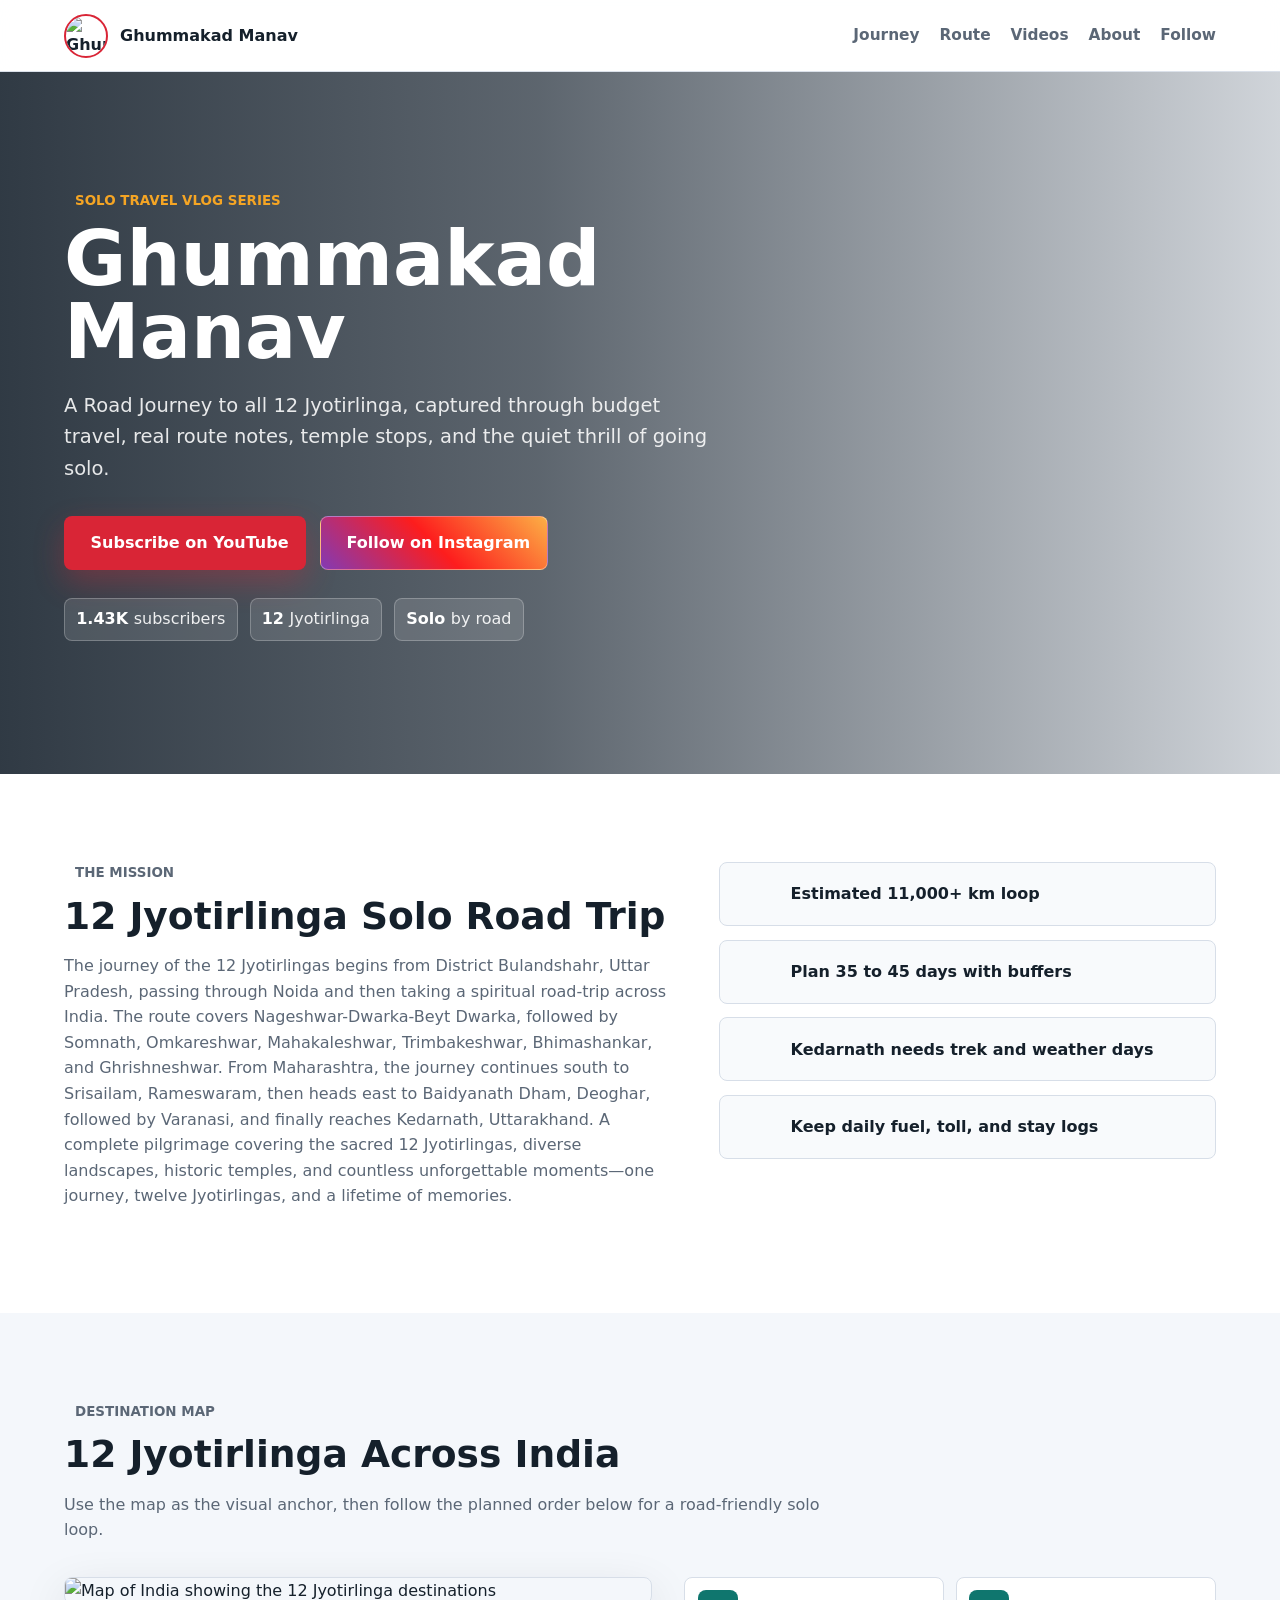
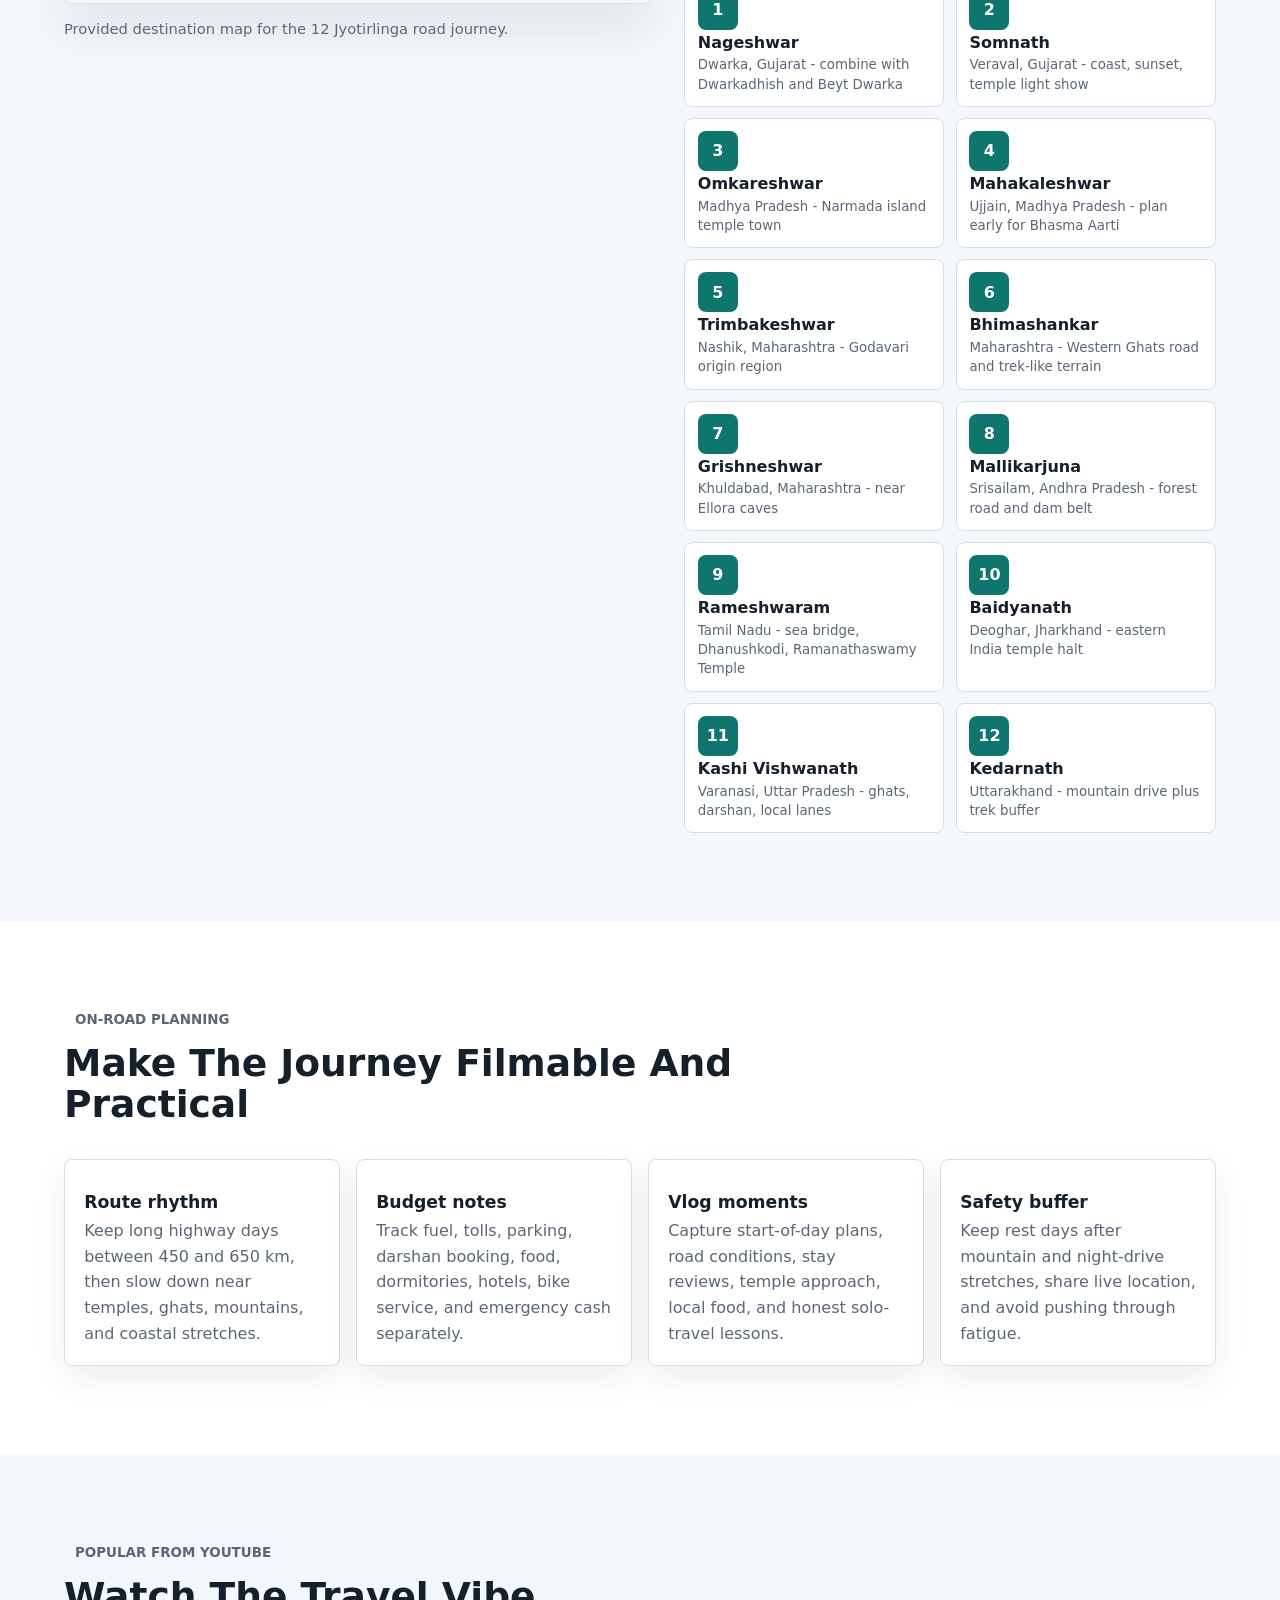
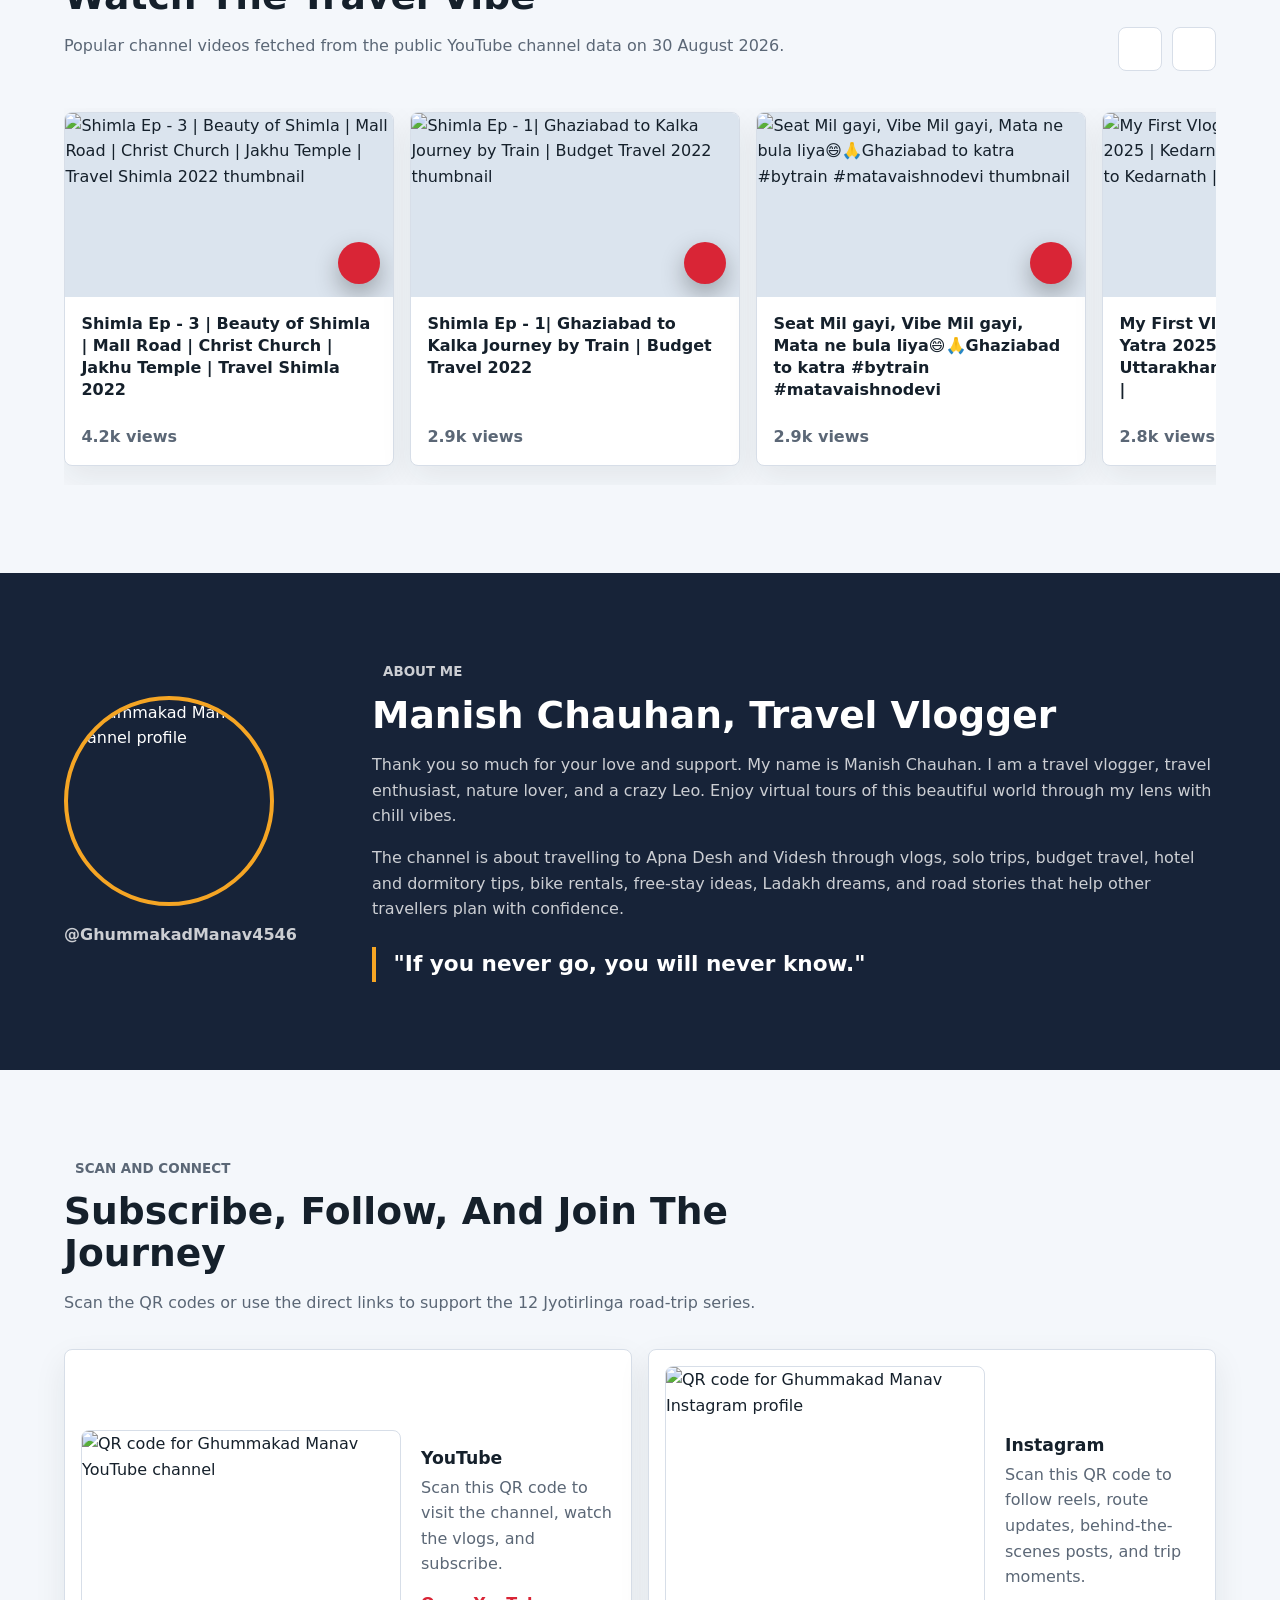
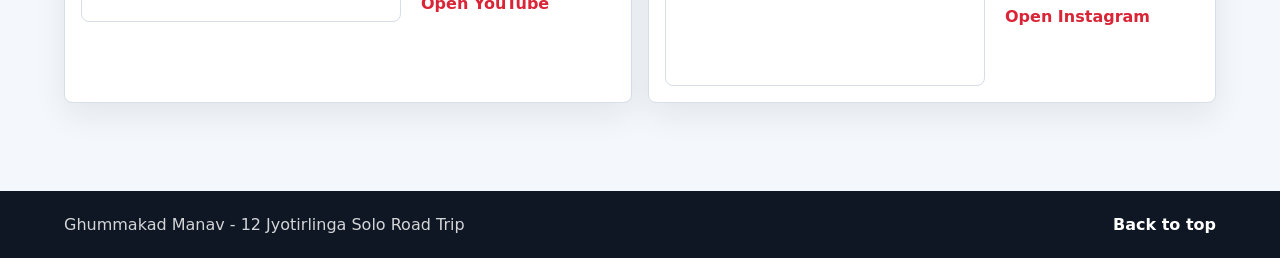
==== index.html @ 0ea27335 "Add files via upload" ====
<!doctype html>
<html lang="en">

<head>
  <meta charset="utf-8">
  <meta name="viewport" content="width=device-width, initial-scale=1">
  <title>Ghummakad Manav | 12 Jyotirlinga Solo Road Trip</title>
  <meta name="description"
    content="Follow Ghummakad Manav on a solo road trip across India's 12 Jyotirlinga, with route details, YouTube videos, and social QR codes.">
  <meta property="og:title" content="Ghummakad Manav | 12 Jyotirlinga Solo Road Trip">
  <meta property="og:description"
    content="Travel vlogs, road-trip planning, 12 Jyotirlinga route, popular videos, and scan-to-subscribe QR codes.">
  <meta property="og:type" content="website">
  <meta property="og:image" content="assets/destination-map.jpeg">
  <link rel="stylesheet" href="styles.css">
  <script defer src="https://unpkg.com/lucide@0.468.0/dist/umd/lucide.min.js"></script>
  <script defer src="app.js"></script>
</head>

<body>
  <header class="site-header">
    <a class="brand" href="#top" aria-label="Ghummakad Manav home">
      <img src="assets/profile.jpg" alt="Ghummakad Manav profile photo">
      <span>Ghummakad Manav</span>
    </a>
    <button class="icon-button menu-button" type="button" aria-label="Open menu" aria-expanded="false">
      <i data-lucide="menu"></i>
    </button>
    <nav class="site-nav" aria-label="Primary navigation">
      <a href="#journey">Journey</a>
      <a href="#route">Route</a>
      <a href="#videos">Videos</a>
      <a href="#about">About</a>
      <a href="#follow">Follow</a>
    </nav>
  </header>

  <main id="top">
    <section class="hero" aria-labelledby="hero-title">
      <div class="hero-content">
        <p class="eyebrow">Solo travel vlog series</p>
        <h1 id="hero-title">Ghummakad Manav</h1>
        <p class="hero-copy">
          A Road Journey to all 12 Jyotirlinga, captured through budget travel,
          real route notes, temple stops, and the quiet thrill of going solo.
        </p>
        <div class="hero-actions" aria-label="Channel links">
          <a class="button button-primary" href="https://www.youtube.com/@GhummakadManav4546" target="_blank"
            rel="noreferrer">
            <i data-lucide="youtube"></i>
            Subscribe on YouTube
          </a>
          <a class="button button-secondary"
            href="https://www.instagram.com/ghummakad_manav?igsi=dnhpZ3NuaTNidnBw&amp;utm_source=qr" target="_blank"
            rel="noreferrer">
            <i data-lucide="instagram"></i>
            Follow on Instagram
          </a>
        </div>
        <div class="hero-stats" aria-label="Channel snapshot">
          <span><strong>1.43K</strong> subscribers</span>
          <span><strong>12</strong> Jyotirlinga</span>
          <span><strong>Solo</strong> by road</span>
        </div>
      </div>
    </section>

    <section id="journey" class="section section-bright" aria-labelledby="journey-title">
      <div class="section-inner intro-grid">
        <div>
          <p class="eyebrow">The mission</p>
          <h2 id="journey-title">12 Jyotirlinga Solo Road Trip</h2>
          <p>
            The journey of the 12 Jyotirlingas begins from District Bulandshahr, Uttar Pradesh, passing through Noida
            and then taking a spiritual road-trip across India.
            The route covers Nageshwar-Dwarka-Beyt Dwarka, followed by Somnath, Omkareshwar, Mahakaleshwar,
            Trimbakeshwar, Bhimashankar, and Ghrishneshwar.
            From Maharashtra, the journey continues south to Srisailam, Rameswaram, then heads east to Baidyanath Dham,
            Deoghar, followed by Varanasi, and finally reaches Kedarnath, Uttarakhand.
            A complete pilgrimage covering the sacred 12 Jyotirlingas, diverse landscapes, historic temples, and
            countless unforgettable moments—one journey, twelve Jyotirlingas, and a lifetime of memories.
          </p>
        </div>
        <div class="trip-facts" aria-label="Trip facts">
          <div>
            <i data-lucide="route"></i>
            <span>Estimated 11,000+ km loop</span>
          </div>
          <div>
            <i data-lucide="calendar-days"></i>
            <span>Plan 35 to 45 days with buffers</span>
          </div>
          <div>
            <i data-lucide="mountain"></i>
            <span>Kedarnath needs trek and weather days</span>
          </div>
          <div>
            <i data-lucide="fuel"></i>
            <span>Keep daily fuel, toll, and stay logs</span>
          </div>
        </div>
      </div>
    </section>

    <section id="route" class="section" aria-labelledby="route-title">
      <div class="section-inner">
        <div class="section-heading">
          <p class="eyebrow">Destination map</p>
          <h2 id="route-title">12 Jyotirlinga Across India</h2>
          <p>
            Use the map as the visual anchor, then follow the planned order below for a road-friendly solo loop.

            <!-- <a href="https://goo.gl/maps/qXf8YZtp1vv8eDv29" target="_blank" rel="noopener noreferrer"> <img
                src="https://static.vecteezy.com/system/resources/previews/036/005/850/non_2x/google-map-icon-free-vector.jpg"
                alt="12 Jyotirlinga rotue map"></a> -->
          </p>
        </div>

        <div class="map-layout">
          <figure class="map-frame">
            <img src="assets/destination-map.jpeg" alt="Map of India showing the 12 Jyotirlinga destinations">
            <figcaption>Provided destination map for the 12 Jyotirlinga road journey.</figcaption>
          </figure>

          <ol class="route-list" aria-label="Suggested road trip order">
            <li><span>Nageshwar</span><small>Dwarka, Gujarat - combine with Dwarkadhish and Beyt Dwarka</small></li>
            <li><span>Somnath</span><small>Veraval, Gujarat - coast, sunset, temple light show</small></li>
            <li><span>Omkareshwar</span><small>Madhya Pradesh - Narmada island temple town</small></li>
            <li><span>Mahakaleshwar</span><small>Ujjain, Madhya Pradesh - plan early for Bhasma Aarti</small></li>
            <li><span>Trimbakeshwar</span><small>Nashik, Maharashtra - Godavari origin region</small></li>
            <li><span>Bhimashankar</span><small>Maharashtra - Western Ghats road and trek-like terrain</small></li>
            <li><span>Grishneshwar</span><small>Khuldabad, Maharashtra - near Ellora caves</small></li>
            <li><span>Mallikarjuna</span><small>Srisailam, Andhra Pradesh - forest road and dam belt</small></li>
            <li><span>Rameshwaram</span><small>Tamil Nadu - sea bridge, Dhanushkodi, Ramanathaswamy Temple</small></li>
            <li><span>Baidyanath</span><small>Deoghar, Jharkhand - eastern India temple halt</small></li>
            <li><span>Kashi Vishwanath</span><small>Varanasi, Uttar Pradesh - ghats, darshan, local lanes</small></li>
            <li><span>Kedarnath</span><small>Uttarakhand - mountain drive plus trek buffer</small></li>
          </ol>
        </div>
      </div>
    </section>

    <section class="section section-bright" aria-labelledby="planning-title">
      <div class="section-inner">
        <div class="section-heading">
          <p class="eyebrow">On-road planning</p>
          <h2 id="planning-title">Make The Journey Filmable And Practical</h2>
        </div>
        <div class="planning-grid">
          <article>
            <i data-lucide="map-pin"></i>
            <h3>Route rhythm</h3>
            <p>Keep long highway days between 450 and 650 km, then slow down near temples, ghats, mountains, and coastal
              stretches.</p>
          </article>
          <article>
            <i data-lucide="wallet-cards"></i>
            <h3>Budget notes</h3>
            <p>Track fuel, tolls, parking, darshan booking, food, dormitories, hotels, bike service, and emergency cash
              separately.</p>
          </article>
          <article>
            <i data-lucide="video"></i>
            <h3>Vlog moments</h3>
            <p>Capture start-of-day plans, road conditions, stay reviews, temple approach, local food, and honest
              solo-travel lessons.</p>
          </article>
          <article>
            <i data-lucide="shield-check"></i>
            <h3>Safety buffer</h3>
            <p>Keep rest days after mountain and night-drive stretches, share live location, and avoid pushing through
              fatigue.</p>
          </article>
        </div>
      </div>
    </section>

    <section id="videos" class="section" aria-labelledby="videos-title">
      <div class="section-inner">
        <div class="section-heading video-heading">
          <div>
            <p class="eyebrow">Popular from YouTube</p>
            <h2 id="videos-title">Watch The Travel Vibe</h2>
            <p>Popular channel videos fetched from the public YouTube channel data on 30 August 2026.</p>
          </div>
          <div class="carousel-controls">
            <button class="icon-button" id="prevVideo" type="button" aria-label="Previous videos">
              <i data-lucide="chevron-left"></i>
            </button>
            <button class="icon-button" id="nextVideo" type="button" aria-label="Next videos">
              <i data-lucide="chevron-right"></i>
            </button>
          </div>
        </div>
        <div class="video-carousel" id="videoTrack" aria-live="polite"></div>
      </div>
    </section>

    <section id="about" class="section section-deep" aria-labelledby="about-title">
      <div class="section-inner about-layout">
        <div class="about-profile">
          <img src="assets/profile.jpg" alt="Ghummakad Manav channel profile">
          <p>@GhummakadManav4546</p>
        </div>
        <div>
          <p class="eyebrow">About me</p>
          <h2 id="about-title">Manish Chauhan, Travel Vlogger</h2>
          <p>
            Thank you so much for your love and support. My name is Manish Chauhan. I am a travel
            vlogger, travel enthusiast, nature lover, and a crazy Leo. Enjoy virtual tours of this
            beautiful world through my lens with chill vibes.
          </p>
          <p>
            The channel is about travelling to Apna Desh and Videsh through vlogs, solo trips,
            budget travel, hotel and dormitory tips, bike rentals, free-stay ideas, Ladakh dreams,
            and road stories that help other travellers plan with confidence.
          </p>
          <blockquote>"If you never go, you will never know."</blockquote>
        </div>
      </div>
    </section>

    <section id="follow" class="section" aria-labelledby="follow-title">
      <div class="section-inner">
        <div class="section-heading">
          <p class="eyebrow">Scan and connect</p>
          <h2 id="follow-title">Subscribe, Follow, And Join The Journey</h2>
          <p>Scan the QR codes or use the direct links to support the 12 Jyotirlinga road-trip series.</p>
        </div>
        <div class="qr-grid">
          <article class="qr-card">
            <img class="youtube-qr" src="assets/youtube-qr.jpeg" alt="QR code for Ghummakad Manav YouTube channel">
            <div>
              <h3>YouTube</h3>
              <p>Scan this QR code to visit the channel, watch the vlogs, and subscribe.</p>
              <a class="text-link" href="https://www.youtube.com/@GhummakadManav4546" target="_blank" rel="noreferrer">
                Open YouTube
                <i data-lucide="external-link"></i>
              </a>
            </div>
          </article>
          <article class="qr-card">
            <img class="instagram-qr" src="assets/instagram-qr.jpeg"
              alt="QR code for Ghummakad Manav Instagram profile">
            <div>
              <h3>Instagram</h3>
              <p>Scan this QR code to follow reels, route updates, behind-the-scenes posts, and trip moments.</p>
              <a class="text-link"
                href="https://www.instagram.com/ghummakad_manav?igsi=dnhpZ3NuaTNidnBw&amp;utm_source=qr" target="_blank"
                rel="noreferrer">
                Open Instagram
                <i data-lucide="external-link"></i>
              </a>
            </div>
          </article>
        </div>
      </div>
    </section>
  </main>

  <footer class="site-footer">
    <p>Ghummakad Manav - 12 Jyotirlinga Solo Road Trip</p>
    <a href="#top">Back to top</a>
  </footer>
</body>

</html>
---- styles.css ----
:root {
  color-scheme: light;
  --ink: #15202b;
  --muted: #5b6776;
  --paper: #ffffff;
  --canvas: #f4f7fb;
  --line: #d7dee8;
  --deep: #172338;
  --red: #d92536;
  --saffron: #f5a524;
  --teal: #0f766e;
  --green: #2f855a;
  --shadow: 0 18px 48px rgba(21, 32, 43, 0.14);
}

* {
  box-sizing: border-box;
}

html {
  scroll-behavior: smooth;
}

body {
  margin: 0;
  font-family: Inter, ui-sans-serif, system-ui, -apple-system, BlinkMacSystemFont, "Segoe UI", sans-serif;
  color: var(--ink);
  background: var(--canvas);
  line-height: 1.6;
}

img {
  display: block;
  max-width: 100%;
}

a {
  color: inherit;
}

button,
a {
  -webkit-tap-highlight-color: transparent;
}

.site-header {
  position: sticky;
  top: 0;
  z-index: 20;
  display: flex;
  align-items: center;
  justify-content: space-between;
  gap: 1rem;
  min-height: 72px;
  padding: 0.85rem 5vw;
  background: rgba(255, 255, 255, 0.92);
  border-bottom: 1px solid rgba(215, 222, 232, 0.9);
  backdrop-filter: blur(14px);
}

.brand {
  display: inline-flex;
  align-items: center;
  gap: 0.75rem;
  font-weight: 800;
  text-decoration: none;
}

.brand img {
  width: 44px;
  height: 44px;
  border: 2px solid var(--red);
  border-radius: 50%;
  object-fit: cover;
}

.brand span {
  white-space: nowrap;
}

.site-nav {
  display: flex;
  align-items: center;
  gap: 1.25rem;
  color: var(--muted);
  font-size: 0.96rem;
  font-weight: 700;
}

.site-nav a {
  text-decoration: none;
}

.site-nav a:hover,
.site-nav a:focus-visible {
  color: var(--red);
}

.icon-button {
  display: inline-grid;
  place-items: center;
  width: 44px;
  height: 44px;
  border: 1px solid var(--line);
  border-radius: 8px;
  color: var(--ink);
  background: var(--paper);
  cursor: pointer;
  transition: transform 180ms ease, border-color 180ms ease, box-shadow 180ms ease;
}

.icon-button svg {
  width: 20px;
  height: 20px;
}

.icon-button:hover,
.icon-button:focus-visible {
  border-color: var(--red);
  box-shadow: 0 8px 24px rgba(217, 37, 54, 0.16);
  transform: translateY(-1px);
}

.menu-button {
  display: none;
}

.hero {
  min-height: 78svh;
  display: grid;
  align-items: center;
  padding: 5rem 5vw 6rem;
  color: var(--paper);
  background:
    linear-gradient(90deg, rgba(21, 32, 43, 0.88) 0%, rgba(21, 32, 43, 0.68) 42%, rgba(21, 32, 43, 0.16) 100%),
    url("assets/destination-map.jpeg") center / cover no-repeat;
}

.hero-content {
  width: min(800px, 100%);
}

.eyebrow {
  margin: 0 0 0.75rem;
  color: var(--red);
  font-size: 0.84rem;
  font-weight: 900;
  text-transform: uppercase;
  margin-left: 11px;
}

.hero .eyebrow {
  color: var(--saffron);
}

.hero h1 {
  margin: 0;
  font-size: 4.75rem;
  line-height: 0.95;
  font-weight: 900;
  letter-spacing: 0;
}

.hero-copy {
  max-width: 650px;
  margin: 1.4rem 0 0;
  color: rgba(255, 255, 255, 0.88);
  font-size: 1.22rem;
}

.hero-actions {
  display: flex;
  flex-wrap: wrap;
  gap: 0.85rem;
  margin-top: 2rem;
}

.button {
  display: inline-flex;
  align-items: center;
  justify-content: center;
  gap: 0.55rem;
  min-height: 48px;
  padding: 0.82rem 1.05rem;
  border: 1px solid transparent;
  border-radius: 8px;
  font-weight: 800;
  text-decoration: none;
  transition: transform 180ms ease, box-shadow 180ms ease, background-color 180ms ease;
}

.button svg,
.text-link svg {
  width: 19px;
  height: 19px;
}

.button:hover,
.button:focus-visible {
  transform: translateY(-1px);
}

.button-primary {
  color: #ffffff;
  background: var(--red);
  box-shadow: 0 12px 30px rgba(217, 37, 54, 0.32);
}

.button-secondary {
  color: #ffffff;
  background: linear-gradient(45deg,
      #833AB4,
      #FD1D1D,
      #FCAF45);
  border-color: rgba(255, 255, 255, 0.34);
}

.hero-stats {
  display: flex;
  flex-wrap: wrap;
  gap: 0.75rem;
  margin-top: 1.75rem;
}

.hero-stats span {
  display: inline-flex;
  align-items: center;
  gap: 0.35rem;
  min-height: 38px;
  padding: 0.48rem 0.7rem;
  border: 1px solid rgba(255, 255, 255, 0.24);
  border-radius: 8px;
  background: rgba(255, 255, 255, 0.12);
  color: rgba(255, 255, 255, 0.9);
  white-space: nowrap;
}

.hero-stats strong {
  color: #ffffff;
}

.section {
  padding: 5.5rem 5vw;
}

.section-bright {
  background: var(--paper);
}

.section-deep {
  color: #ffffff;
  background: var(--deep);
}

.section-inner {
  width: min(1180px, 100%);
  margin: 0 auto;
}

.section-heading {
  max-width: 760px;
  margin-bottom: 2.1rem;
}

.section-heading h2,
.intro-grid h2,
.about-layout h2 {
  margin: 0;
  font-size: 2.35rem;
  line-height: 1.1;
  letter-spacing: 0;
}

.section-heading p,
.intro-grid p,
.about-layout p {
  color: var(--muted);
}

.section-deep .section-heading p,
.section-deep .about-layout p {
  color: rgba(255, 255, 255, 0.78);
}

.intro-grid {
  display: grid;
  grid-template-columns: minmax(0, 1.1fr) minmax(320px, 0.9fr);
  gap: 3rem;
  align-items: start;
}

.trip-facts {
  display: grid;
  grid-template-columns: 1fr;
  gap: 0.85rem;
}

.trip-facts div {
  display: grid;
  grid-template-columns: 44px 1fr;
  align-items: center;
  gap: 0.85rem;
  min-height: 64px;
  padding: 0.8rem;
  border: 1px solid var(--line);
  border-radius: 8px;
  background: #f8fafc;
  font-weight: 800;
}

.trip-facts svg {
  width: 24px;
  height: 24px;
  color: var(--teal);
}

.map-layout {
  display: grid;
  grid-template-columns: minmax(0, 1.05fr) minmax(320px, 0.95fr);
  gap: 2rem;
  align-items: start;
}

.map-frame {
  margin: 0;
}

.map-frame img {
  width: 100%;
  border: 1px solid var(--line);
  border-radius: 8px;
  box-shadow: var(--shadow);
}

.map-frame figcaption {
  margin-top: 0.8rem;
  color: var(--muted);
  font-size: 0.92rem;
}

.route-list {
  counter-reset: route;
  display: grid;
  grid-template-columns: repeat(2, 1fr);
  gap: 0.7rem;
  margin: 0;
  padding: 0;
  list-style: none;
}

.route-list li {
  counter-increment: route;
  /*display: grid;*/
  grid-template-columns: 40px 1fr;
  gap: 0.8rem;
  align-items: center;
  min-height: 66px;
  padding: 0.75rem 0.8rem;
  border: 1px solid var(--line);
  border-radius: 8px;
  background: #ffffff;
}

.route-list li::before {
  content: counter(route);
  display: grid;
  place-items: center;
  width: 40px;
  height: 40px;
  border-radius: 8px;
  color: #ffffff;
  background: var(--teal);
  font-weight: 900;
}

.route-list span {
  display: block;
  font-weight: 900;
}

.route-list small {
  display: block;
  color: var(--muted);
  line-height: 1.45;
}

.planning-grid {
  display: grid;
  grid-template-columns: repeat(4, minmax(0, 1fr));
  gap: 1rem;
}

.planning-grid article,
.video-card,
.qr-card {
  border: 1px solid var(--line);
  border-radius: 8px;
  background: #ffffff;
  box-shadow: 0 12px 32px rgba(21, 32, 43, 0.08);
}

.planning-grid article {
  padding: 1.2rem;
}

.planning-grid svg {
  width: 26px;
  height: 26px;
  color: var(--red);
}

.planning-grid h3,
.qr-card h3 {
  margin: 0.8rem 0 0.35rem;
  font-size: 1.08rem;
  line-height: 1.2;
}

.planning-grid p,
.qr-card p {
  margin: 0;
  color: var(--muted);
}

.video-heading {
  display: flex;
  justify-content: space-between;
  gap: 1rem;
  max-width: none;
}

.carousel-controls {
  display: flex;
  gap: 0.6rem;
  align-items: end;
  padding-bottom: 0.25rem;
}

.video-carousel {
  display: flex;
  gap: 1rem;
  overflow-x: auto;
  padding: 0.2rem 0.15rem 1.2rem;
  scroll-behavior: smooth;
  scroll-snap-type: x mandatory;
  scrollbar-color: var(--red) transparent;
}

.video-card {
  flex: 0 0 330px;
  overflow: hidden;
  scroll-snap-align: start;
}

.video-card a {
  display: grid;
  height: 100%;
  color: inherit;
  text-decoration: none;
}

.video-thumb {
  position: relative;
  aspect-ratio: 16 / 9;
  overflow: hidden;
  background: #dbe4ee;
}

.video-thumb img {
  width: 100%;
  height: 100%;
  object-fit: cover;
}

.play-badge {
  position: absolute;
  right: 0.85rem;
  bottom: 0.85rem;
  display: grid;
  place-items: center;
  width: 42px;
  height: 42px;
  border-radius: 50%;
  color: #ffffff;
  background: var(--red);
  box-shadow: 0 10px 24px rgba(0, 0, 0, 0.3);
}

.play-badge svg {
  width: 20px;
  height: 20px;
  fill: currentColor;
}

.video-meta {
  display: grid;
  grid-template-rows: 1fr auto;
  gap: 0.9rem;
  min-height: 168px;
  padding: 1rem;
}

.video-meta h3 {
  margin: 0;
  font-size: 1rem;
  line-height: 1.38;
}

.video-meta p {
  margin: 0;
  color: var(--muted);
  font-weight: 800;
}

.about-layout {
  display: grid;
  grid-template-columns: 260px minmax(0, 1fr);
  gap: 3rem;
  align-items: center;
}

.about-profile img {
  width: 210px;
  height: 210px;
  border: 4px solid var(--saffron);
  border-radius: 50%;
  object-fit: cover;
}

.about-profile p {
  margin: 1rem 0 0;
  color: rgba(255, 255, 255, 0.76);
  font-weight: 800;
}

blockquote {
  margin: 1.6rem 0 0;
  padding-left: 1.1rem;
  border-left: 4px solid var(--saffron);
  color: #ffffff;
  font-size: 1.35rem;
  font-weight: 900;
}

.qr-grid {
  display: grid;
  grid-template-columns: repeat(2, minmax(0, 1fr));
  gap: 1rem;
}

.qr-card {
  display: grid;
  grid-template-columns: minmax(230px, 320px) 1fr;
  gap: 1.25rem;
  align-items: center;
  padding: 1rem;
}

.qr-card img {
  width: 100%;
  border: 1px solid var(--line);
  border-radius: 8px;
  background: #ffffff;
}

.qr-card .youtube-qr {
  aspect-ratio: 5 / 3;
  object-fit: contain;
}

.qr-card .instagram-qr {
  height: 320px;
  object-fit: cover;
  object-position: center 42%;
}

.text-link {
  display: inline-flex;
  align-items: center;
  gap: 0.35rem;
  margin-top: 0.9rem;
  color: var(--red);
  font-weight: 900;
  text-decoration: none;
}

.text-link:hover,
.text-link:focus-visible {
  text-decoration: underline;
}

.site-footer {
  display: flex;
  justify-content: space-between;
  gap: 1rem;
  padding: 1.3rem 5vw;
  color: rgba(255, 255, 255, 0.82);
  background: #0f1724;
}

.site-footer p {
  margin: 0;
}

.site-footer a {
  color: #ffffff;
  font-weight: 800;
  text-decoration: none;
}

@media (max-width: 980px) {
  .hero h1 {
    font-size: 3.35rem;
  }

  .intro-grid,
  .map-layout,
  .about-layout,
  .qr-card {
    grid-template-columns: 1fr;
  }

  .planning-grid,
  .qr-grid {
    grid-template-columns: repeat(2, minmax(0, 1fr));
  }

  .about-profile img {
    width: 160px;
    height: 160px;
  }
}

@media (max-width: 720px) {
  .site-header {
    min-height: 66px;
  }

  .menu-button {
    display: inline-grid;
  }

  .site-nav {
    position: absolute;
    top: 66px;
    left: 5vw;
    right: 5vw;
    display: none;
    flex-direction: column;
    align-items: stretch;
    gap: 0;
    padding: 0.5rem;
    border: 1px solid var(--line);
    border-radius: 8px;
    background: #ffffff;
    box-shadow: var(--shadow);
  }

  .site-nav.is-open {
    display: flex;
  }

  .site-nav a {
    padding: 0.8rem 0.9rem;
    border-radius: 6px;
  }

  .site-nav a:hover,
  .site-nav a:focus-visible {
    background: #f8fafc;
  }

  .hero {
    min-height: 82svh;
    padding-top: 4rem;
    background:
      linear-gradient(180deg, rgba(21, 32, 43, 0.9) 0%, rgba(21, 32, 43, 0.72) 58%, rgba(21, 32, 43, 0.28) 100%),
      url("assets/destination-map.jpeg") center / cover no-repeat;
  }

  .hero h1 {
    font-size: 2.65rem;
  }

  .hero-copy {
    font-size: 1.04rem;
  }

  .hero-actions {
    flex-direction: column;
  }

  .button {
    width: 100%;
  }

  .section {
    padding: 4rem 5vw;
  }

  .section-heading h2,
  .intro-grid h2,
  .about-layout h2 {
    font-size: 1.9rem;
  }

  .planning-grid,
  .qr-grid {
    grid-template-columns: 1fr;
  }

  .video-heading {
    flex-direction: column;
  }

  .carousel-controls {
    align-items: center;
  }

  .video-card {
    flex-basis: 82vw;
  }

  .qr-card img {
    width: 100%;
    height: auto;
  }

  .qr-card .instagram-qr {
    height: 320px;
  }

  .site-footer {
    flex-direction: column;
  }
}
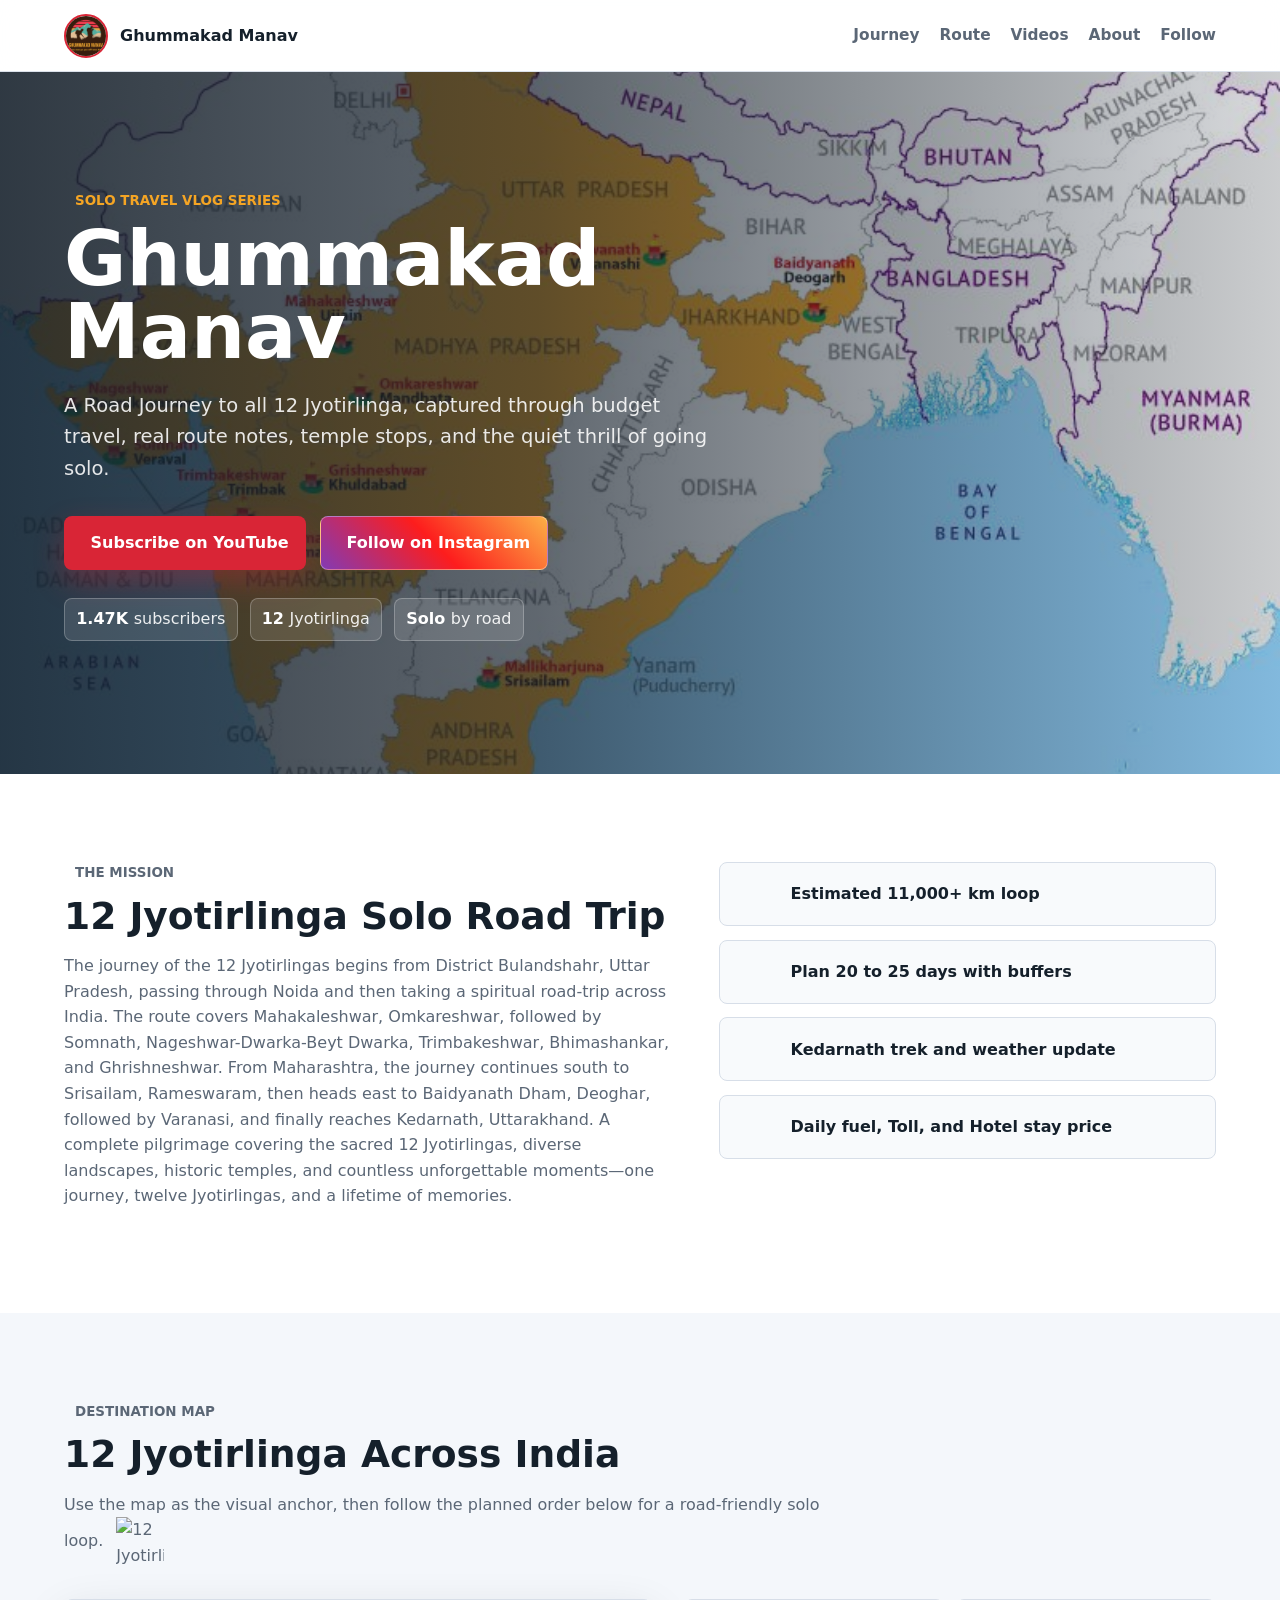
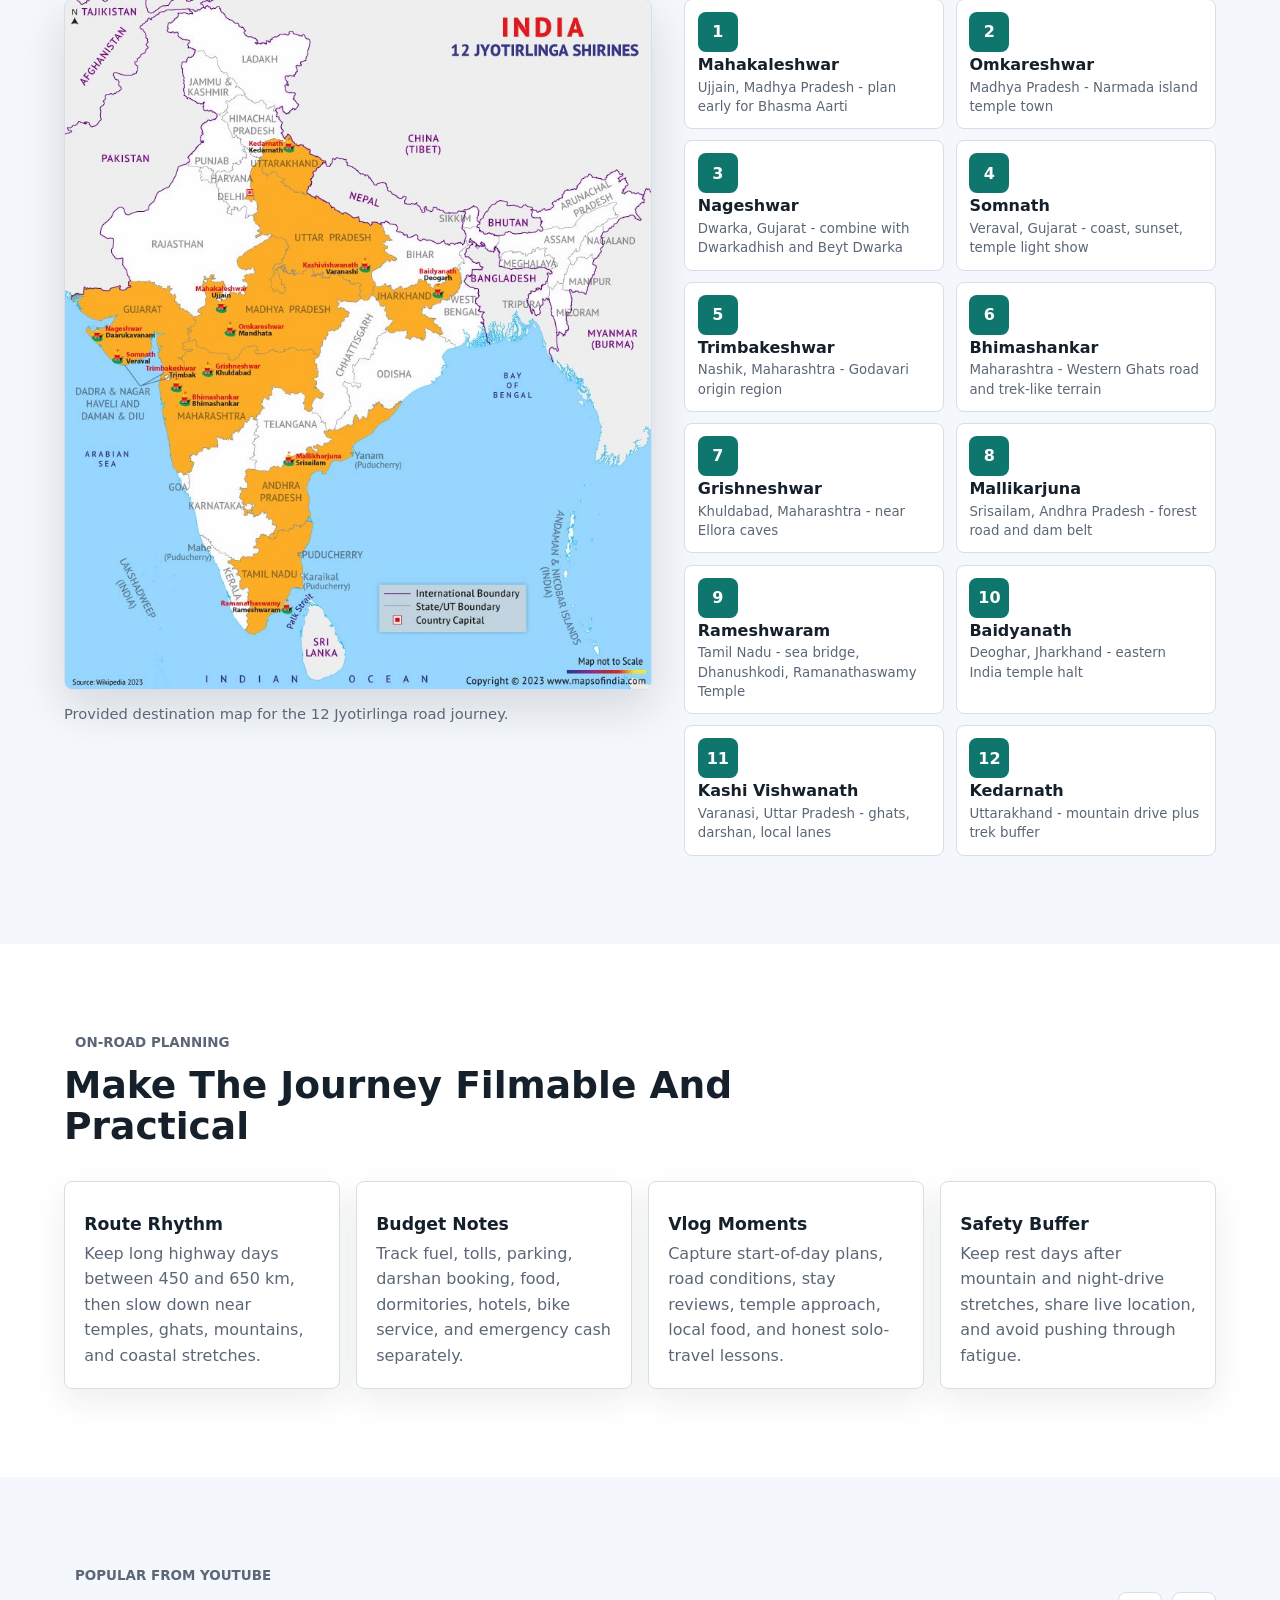
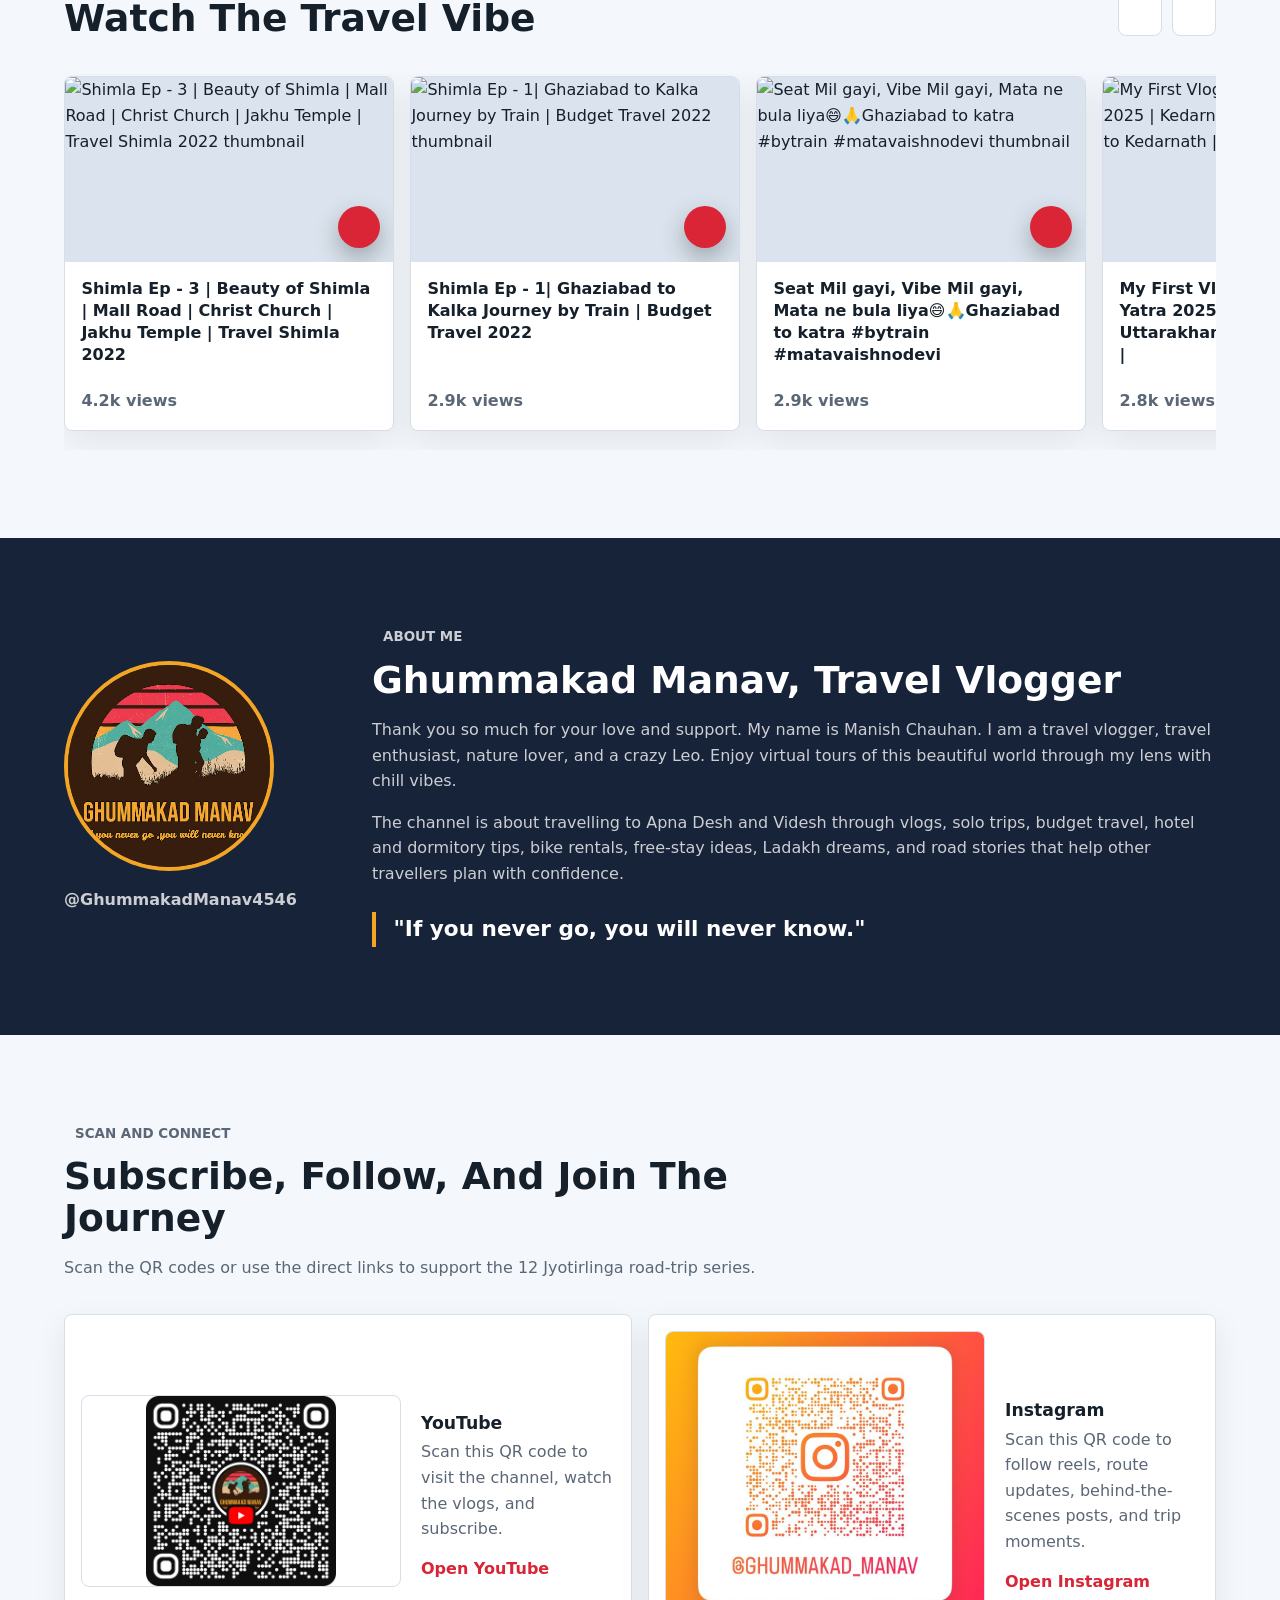
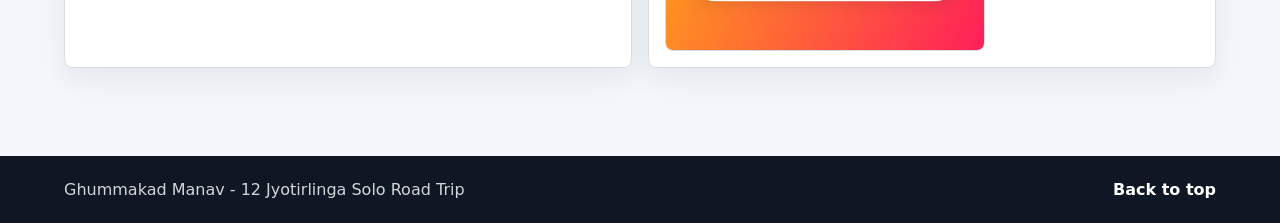
==== commit fad14e47: "changes route names, added route map link" ====
--- a/index.html
+++ b/index.html
@@ -58,7 +58,7 @@
           </a>
         </div>
         <div class="hero-stats" aria-label="Channel snapshot">
-          <span><strong>1.43K</strong> subscribers</span>
+          <span><strong>1.47K</strong> subscribers</span>
           <span><strong>12</strong> Jyotirlinga</span>
           <span><strong>Solo</strong> by road</span>
         </div>
@@ -73,7 +73,7 @@
           <p>
             The journey of the 12 Jyotirlingas begins from District Bulandshahr, Uttar Pradesh, passing through Noida
             and then taking a spiritual road-trip across India.
-            The route covers Nageshwar-Dwarka-Beyt Dwarka, followed by Somnath, Omkareshwar, Mahakaleshwar,
+            The route covers Mahakaleshwar, Omkareshwar, followed by Somnath, Nageshwar-Dwarka-Beyt Dwarka,
             Trimbakeshwar, Bhimashankar, and Ghrishneshwar.
             From Maharashtra, the journey continues south to Srisailam, Rameswaram, then heads east to Baidyanath Dham,
             Deoghar, followed by Varanasi, and finally reaches Kedarnath, Uttarakhand.
@@ -88,15 +88,15 @@
           </div>
           <div>
             <i data-lucide="calendar-days"></i>
-            <span>Plan 35 to 45 days with buffers</span>
+            <span>Plan 20 to 25 days with buffers</span>
           </div>
           <div>
             <i data-lucide="mountain"></i>
-            <span>Kedarnath needs trek and weather days</span>
+            <span>Kedarnath trek and weather update</span>
           </div>
           <div>
             <i data-lucide="fuel"></i>
-            <span>Keep daily fuel, toll, and stay logs</span>
+            <span>Daily fuel, Toll, and Hotel stay price</span>
           </div>
         </div>
       </div>
@@ -107,13 +107,23 @@
         <div class="section-heading">
           <p class="eyebrow">Destination map</p>
           <h2 id="route-title">12 Jyotirlinga Across India</h2>
-          <p>
-            Use the map as the visual anchor, then follow the planned order below for a road-friendly solo loop.
-
-            <!-- <a href="https://goo.gl/maps/qXf8YZtp1vv8eDv29" target="_blank" rel="noopener noreferrer"> <img
-                src="https://static.vecteezy.com/system/resources/previews/036/005/850/non_2x/google-map-icon-free-vector.jpg"
-                alt="12 Jyotirlinga rotue map"></a> -->
-          </p>
+       <p>
+          Use the map as the visual anchor, then follow the planned order below for a road-friendly solo loop.
+          <a href="https://goo.gl/maps/qXf8YZtp1vv8eDv29"
+            target="_blank"
+            rel="noopener noreferrer"
+            title="Open 12 Jyotirlinga route in Google Maps"
+            aria-label="Open 12 Jyotirlinga route in Google Maps (opens in new tab)">
+            <img
+              src="https://static.vecteezy.com/system/resources/previews/036/005/850/non_2x/google-map-icon-free-vector.jpg"
+              alt="12 Jyotirlinga route map"
+              class="map-icon"
+              width="48"
+              height="48"
+              loading="lazy"
+              style="cursor:pointer;">
+          </a>
+        </p>
         </div>
 
         <div class="map-layout">
@@ -123,10 +133,10 @@
           </figure>
 
           <ol class="route-list" aria-label="Suggested road trip order">
+            <li><span>Mahakaleshwar</span><small>Ujjain, Madhya Pradesh - plan early for Bhasma Aarti</small></li>
+            <li><span>Omkareshwar</span><small>Madhya Pradesh - Narmada island temple town</small></li>
             <li><span>Nageshwar</span><small>Dwarka, Gujarat - combine with Dwarkadhish and Beyt Dwarka</small></li>
             <li><span>Somnath</span><small>Veraval, Gujarat - coast, sunset, temple light show</small></li>
-            <li><span>Omkareshwar</span><small>Madhya Pradesh - Narmada island temple town</small></li>
-            <li><span>Mahakaleshwar</span><small>Ujjain, Madhya Pradesh - plan early for Bhasma Aarti</small></li>
             <li><span>Trimbakeshwar</span><small>Nashik, Maharashtra - Godavari origin region</small></li>
             <li><span>Bhimashankar</span><small>Maharashtra - Western Ghats road and trek-like terrain</small></li>
             <li><span>Grishneshwar</span><small>Khuldabad, Maharashtra - near Ellora caves</small></li>
@@ -149,25 +159,25 @@
         <div class="planning-grid">
           <article>
             <i data-lucide="map-pin"></i>
-            <h3>Route rhythm</h3>
+            <h3>Route Rhythm</h3>
             <p>Keep long highway days between 450 and 650 km, then slow down near temples, ghats, mountains, and coastal
               stretches.</p>
           </article>
           <article>
             <i data-lucide="wallet-cards"></i>
-            <h3>Budget notes</h3>
+            <h3>Budget Notes</h3>
             <p>Track fuel, tolls, parking, darshan booking, food, dormitories, hotels, bike service, and emergency cash
               separately.</p>
           </article>
           <article>
             <i data-lucide="video"></i>
-            <h3>Vlog moments</h3>
+            <h3>Vlog Moments</h3>
             <p>Capture start-of-day plans, road conditions, stay reviews, temple approach, local food, and honest
               solo-travel lessons.</p>
           </article>
           <article>
             <i data-lucide="shield-check"></i>
-            <h3>Safety buffer</h3>
+            <h3>Safety Buffer</h3>
             <p>Keep rest days after mountain and night-drive stretches, share live location, and avoid pushing through
               fatigue.</p>
           </article>
@@ -181,7 +191,6 @@
           <div>
             <p class="eyebrow">Popular from YouTube</p>
             <h2 id="videos-title">Watch The Travel Vibe</h2>
-            <p>Popular channel videos fetched from the public YouTube channel data on 30 August 2026.</p>
           </div>
           <div class="carousel-controls">
             <button class="icon-button" id="prevVideo" type="button" aria-label="Previous videos">
@@ -204,7 +213,7 @@
         </div>
         <div>
           <p class="eyebrow">About me</p>
-          <h2 id="about-title">Manish Chauhan, Travel Vlogger</h2>
+          <h2 id="about-title">Ghummakad Manav, Travel Vlogger</h2>
           <p>
             Thank you so much for your love and support. My name is Manish Chauhan. I am a travel
             vlogger, travel enthusiast, nature lover, and a crazy Leo. Enjoy virtual tours of this
--- a/styles.css
+++ b/styles.css
@@ -11,6 +11,14 @@
   --teal: #0f766e;
   --green: #2f855a;
   --shadow: 0 18px 48px rgba(21, 32, 43, 0.14);
+}
+
+.map-icon {
+  display: inline-block;
+  vertical-align: middle;
+  margin-left: 0.5rem;
+  width: 48px;
+  height: 48px;
 }
 
 * {
@@ -733,4 +741,13 @@
   .site-footer {
     flex-direction: column;
   }
+
+}
+.section-heading p .map-icon {
+  display: inline-block !important;
+  vertical-align: middle;
+  max-width: none !important;
+  width: 48px;
+  height: 48px;
+  margin-left: 0.5rem;
 }
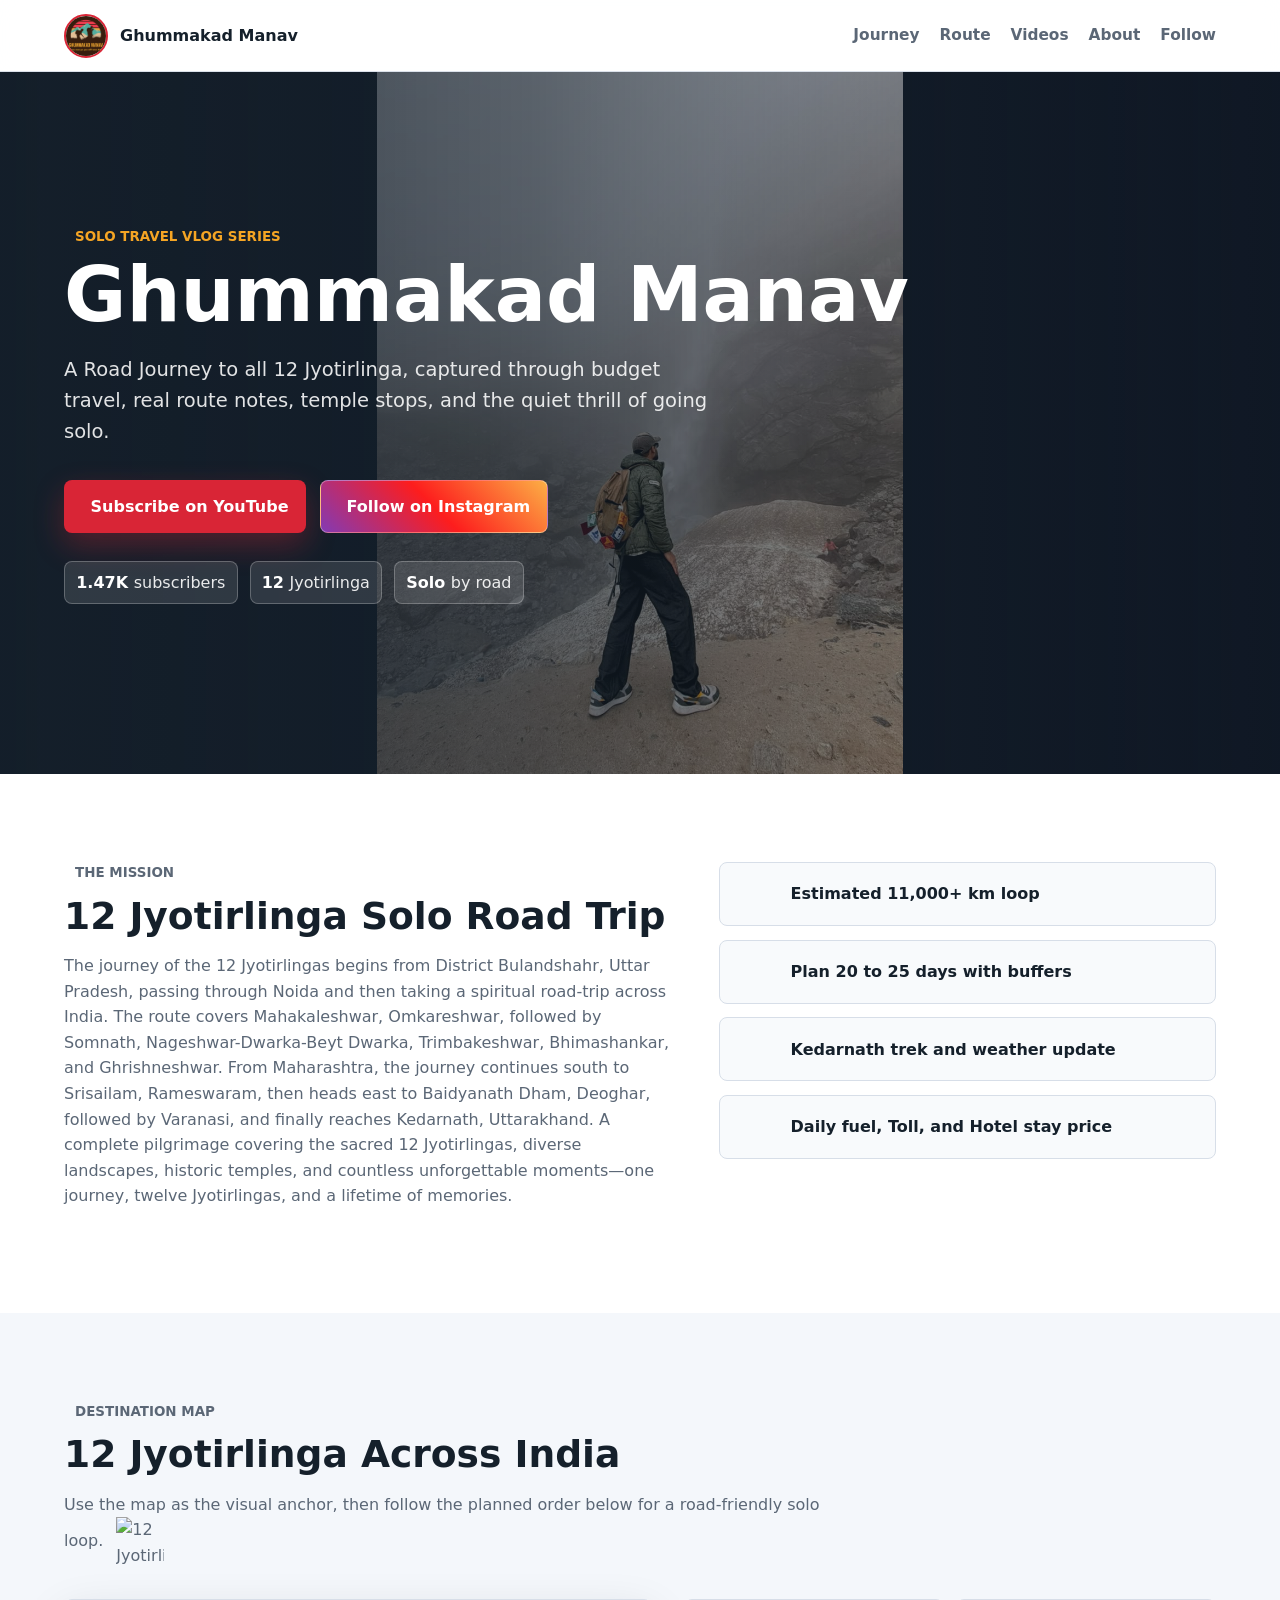
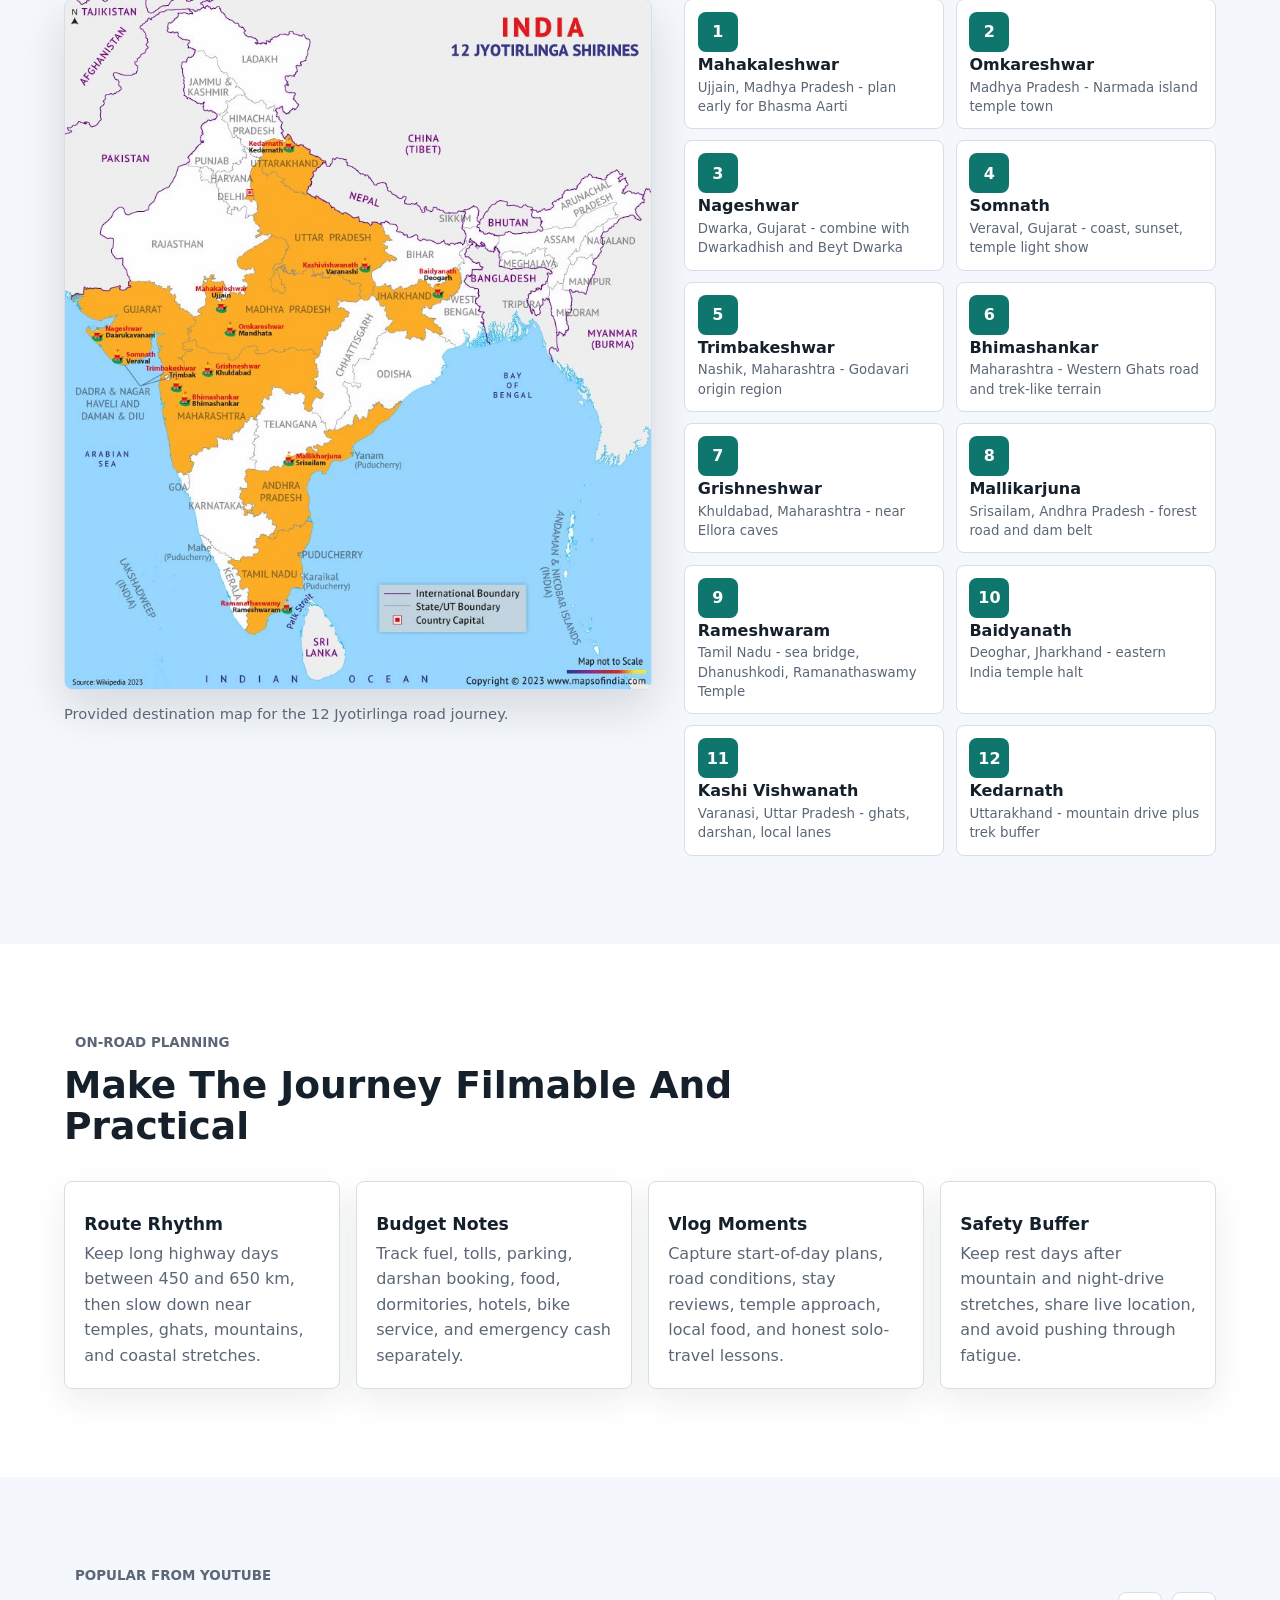
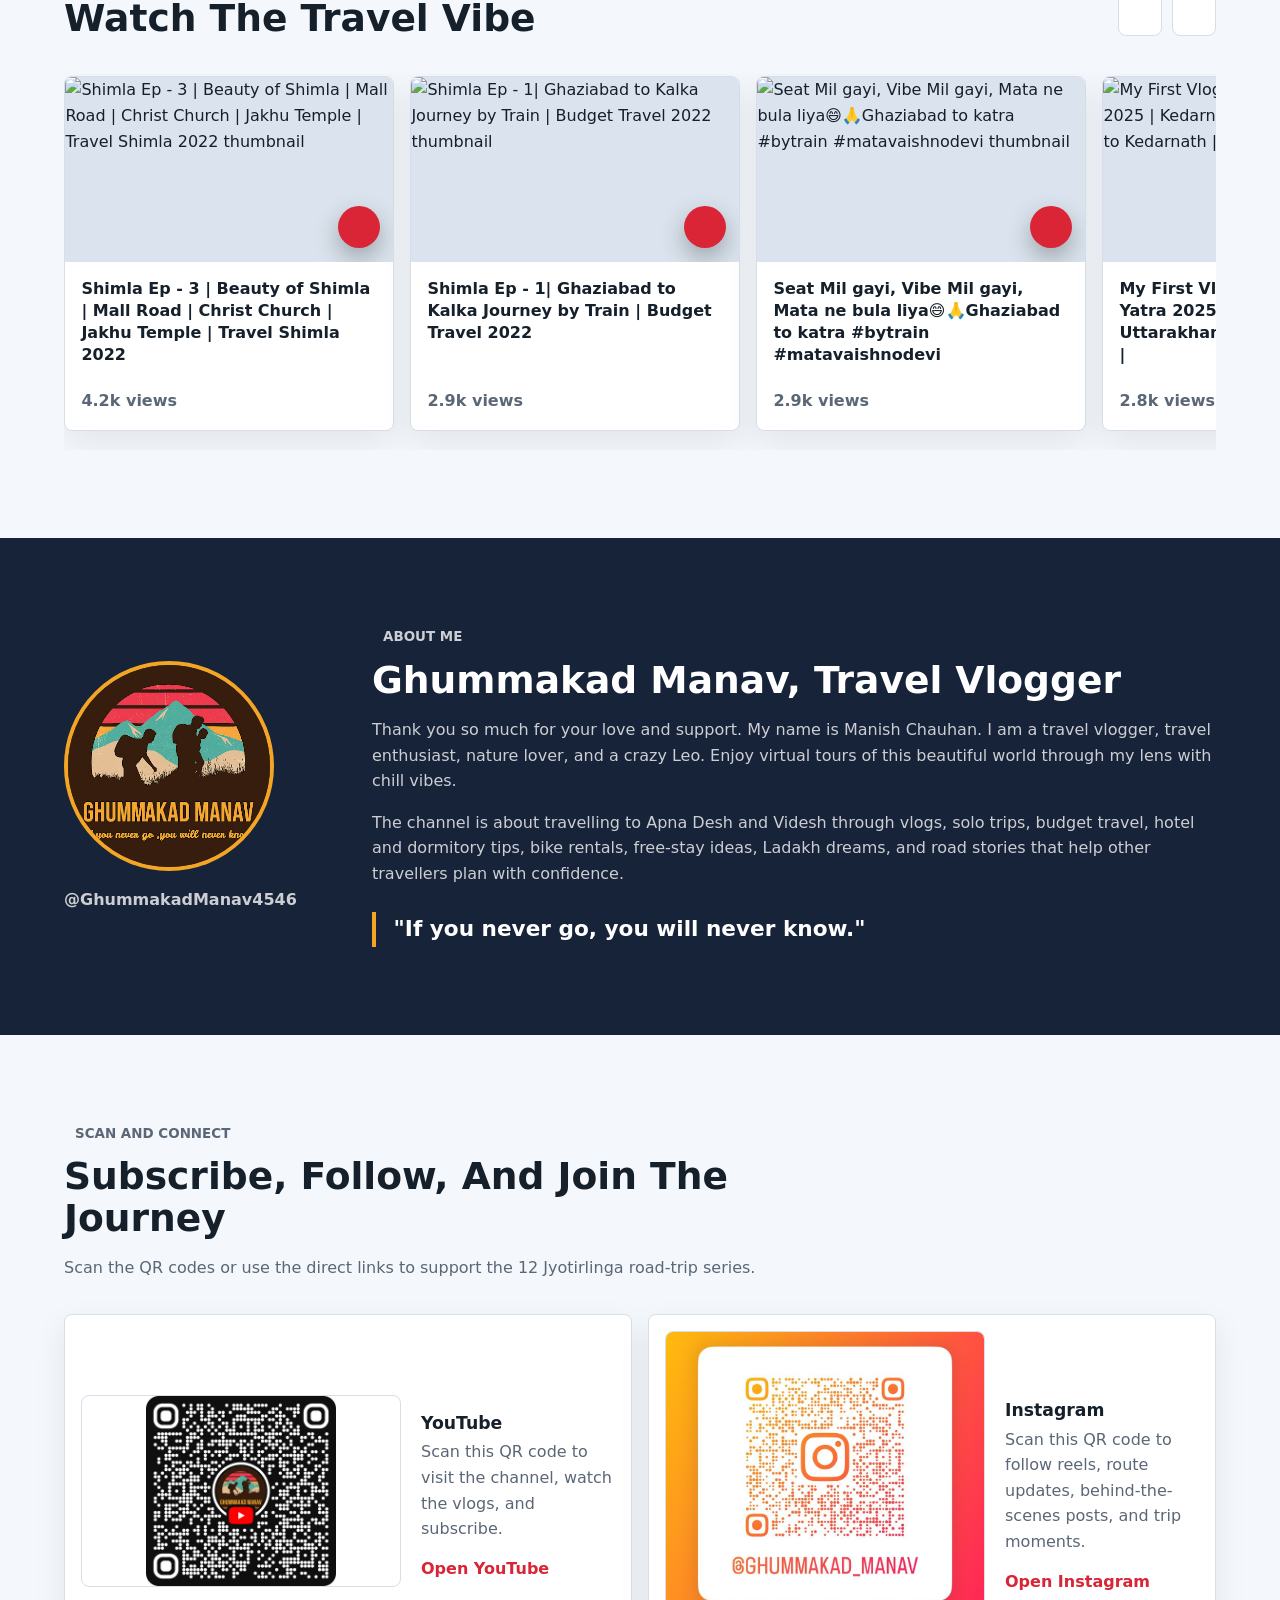
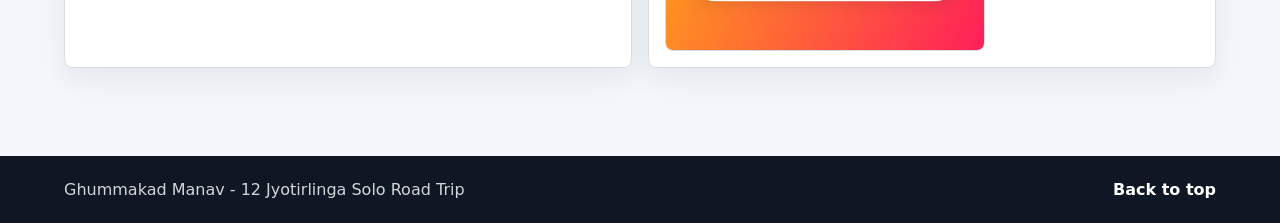
==== commit e8af1f6c: "added Carousel in top section" ====
--- a/index.html
+++ b/index.html
@@ -37,6 +37,16 @@
 
   <main id="top">
     <section class="hero" aria-labelledby="hero-title">
+      <div class="hero-bg" aria-hidden="true">
+        <img src="assets/TC1.jpeg" class="hero-slide active" alt="">
+        <img src="assets/TC2.jpeg" class="hero-slide" alt="">
+        <img src="assets/TC3.jpeg" class="hero-slide" alt="">
+        <img src="assets/TC4.jpeg" class="hero-slide" alt="">
+        <img src="assets/TC5.jpeg" class="hero-slide" alt="">
+        <img src="assets/TC6.jpeg" class="hero-slide" alt="">
+        <img src="assets/TC7.jpeg" class="hero-slide" alt="">
+        <img src="assets/TC8.jpeg" class="hero-slide" alt="">
+      </div>
       <div class="hero-content">
         <p class="eyebrow">Solo travel vlog series</p>
         <h1 id="hero-title">Ghummakad Manav</h1>
@@ -107,23 +117,17 @@
         <div class="section-heading">
           <p class="eyebrow">Destination map</p>
           <h2 id="route-title">12 Jyotirlinga Across India</h2>
-       <p>
-          Use the map as the visual anchor, then follow the planned order below for a road-friendly solo loop.
-          <a href="https://goo.gl/maps/qXf8YZtp1vv8eDv29"
-            target="_blank"
-            rel="noopener noreferrer"
-            title="Open 12 Jyotirlinga route in Google Maps"
-            aria-label="Open 12 Jyotirlinga route in Google Maps (opens in new tab)">
-            <img
-              src="https://static.vecteezy.com/system/resources/previews/036/005/850/non_2x/google-map-icon-free-vector.jpg"
-              alt="12 Jyotirlinga route map"
-              class="map-icon"
-              width="48"
-              height="48"
-              loading="lazy"
-              style="cursor:pointer;">
-          </a>
-        </p>
+          <p>
+            Use the map as the visual anchor, then follow the planned order below for a road-friendly solo loop.
+            <a href="https://goo.gl/maps/qXf8YZtp1vv8eDv29" target="_blank" rel="noopener noreferrer"
+              title="Open 12 Jyotirlinga route in Google Maps"
+              aria-label="Open 12 Jyotirlinga route in Google Maps (opens in new tab)">
+              <img
+                src="https://static.vecteezy.com/system/resources/previews/036/005/850/non_2x/google-map-icon-free-vector.jpg"
+                alt="12 Jyotirlinga route map" class="map-icon" width="48" height="48" loading="lazy"
+                style="cursor:pointer;">
+            </a>
+          </p>
         </div>
 
         <div class="map-layout">
--- a/styles.css
+++ b/styles.css
@@ -134,18 +134,57 @@
 }
 
 .hero {
+  position: relative;
+  overflow: hidden;
   min-height: 78svh;
   display: grid;
   align-items: center;
   padding: 5rem 5vw 6rem;
   color: var(--paper);
-  background:
-    linear-gradient(90deg, rgba(21, 32, 43, 0.88) 0%, rgba(21, 32, 43, 0.68) 42%, rgba(21, 32, 43, 0.16) 100%),
-    url("assets/destination-map.jpeg") center / cover no-repeat;
-}
-
+}
+
+/* gradient overlay (keeps original darkening for text legibility) */
+.hero::before {
+  content: "";
+  position: absolute;
+  inset: 0;
+  background: linear-gradient(90deg, rgba(21, 32, 43, 0.88) 0%, rgba(21, 32, 43, 0.68) 42%, rgba(21, 32, 43, 0.16) 100%);
+  z-index: 1;
+  pointer-events: none;
+}
+
+
+/* carousel container behind content */
+.hero-bg {
+  position: absolute;
+  inset: 0;
+  z-index: 0;
+}
+
+/* make slides fully visible (fit inside hero without cropping) */
+.hero-bg .hero-slide {
+  position: absolute;
+  inset: 0;
+  width: 100%;
+  height: 100%;
+  object-fit: contain;
+  object-position: center;
+  background-color: #0f1724;
+  /* background behind letterbox — change as needed */
+  display: block;
+  opacity: 0;
+  transition: opacity 900ms ease;
+  will-change: opacity;
+}
+
+.hero-bg .hero-slide.active {
+  opacity: 1;
+}
+
+/* make content sit above the overlay */
 .hero-content {
-  width: min(800px, 100%);
+  position: relative;
+  z-index: 2;
 }
 
 .eyebrow {
@@ -614,6 +653,37 @@
   color: #ffffff;
   font-weight: 800;
   text-decoration: none;
+}
+
+
+.brand {
+  display: inline-flex;
+  align-items: center;
+  gap: 0.75rem;
+  font-weight: 800;
+  text-decoration: none;
+}
+
+.brand-carousel {
+  width: 44px;
+  height: 44px;
+  position: relative;
+  flex: 0 0 44px;
+  border-radius: 50%;
+  overflow: hidden;
+  border: 2px solid var(--red);
+  background: #fff;
+}
+
+.brand-carousel .brand-slide {
+  position: absolute;
+  inset: 0;
+  width: 100%;
+  height: 100%;
+  object-fit: cover;
+  display: block;
+  opacity: 1;
+  transition: opacity 400ms ease;
 }
 
 @media (max-width: 980px) {
@@ -743,6 +813,7 @@
   }
 
 }
+
 .section-heading p .map-icon {
   display: inline-block !important;
   vertical-align: middle;
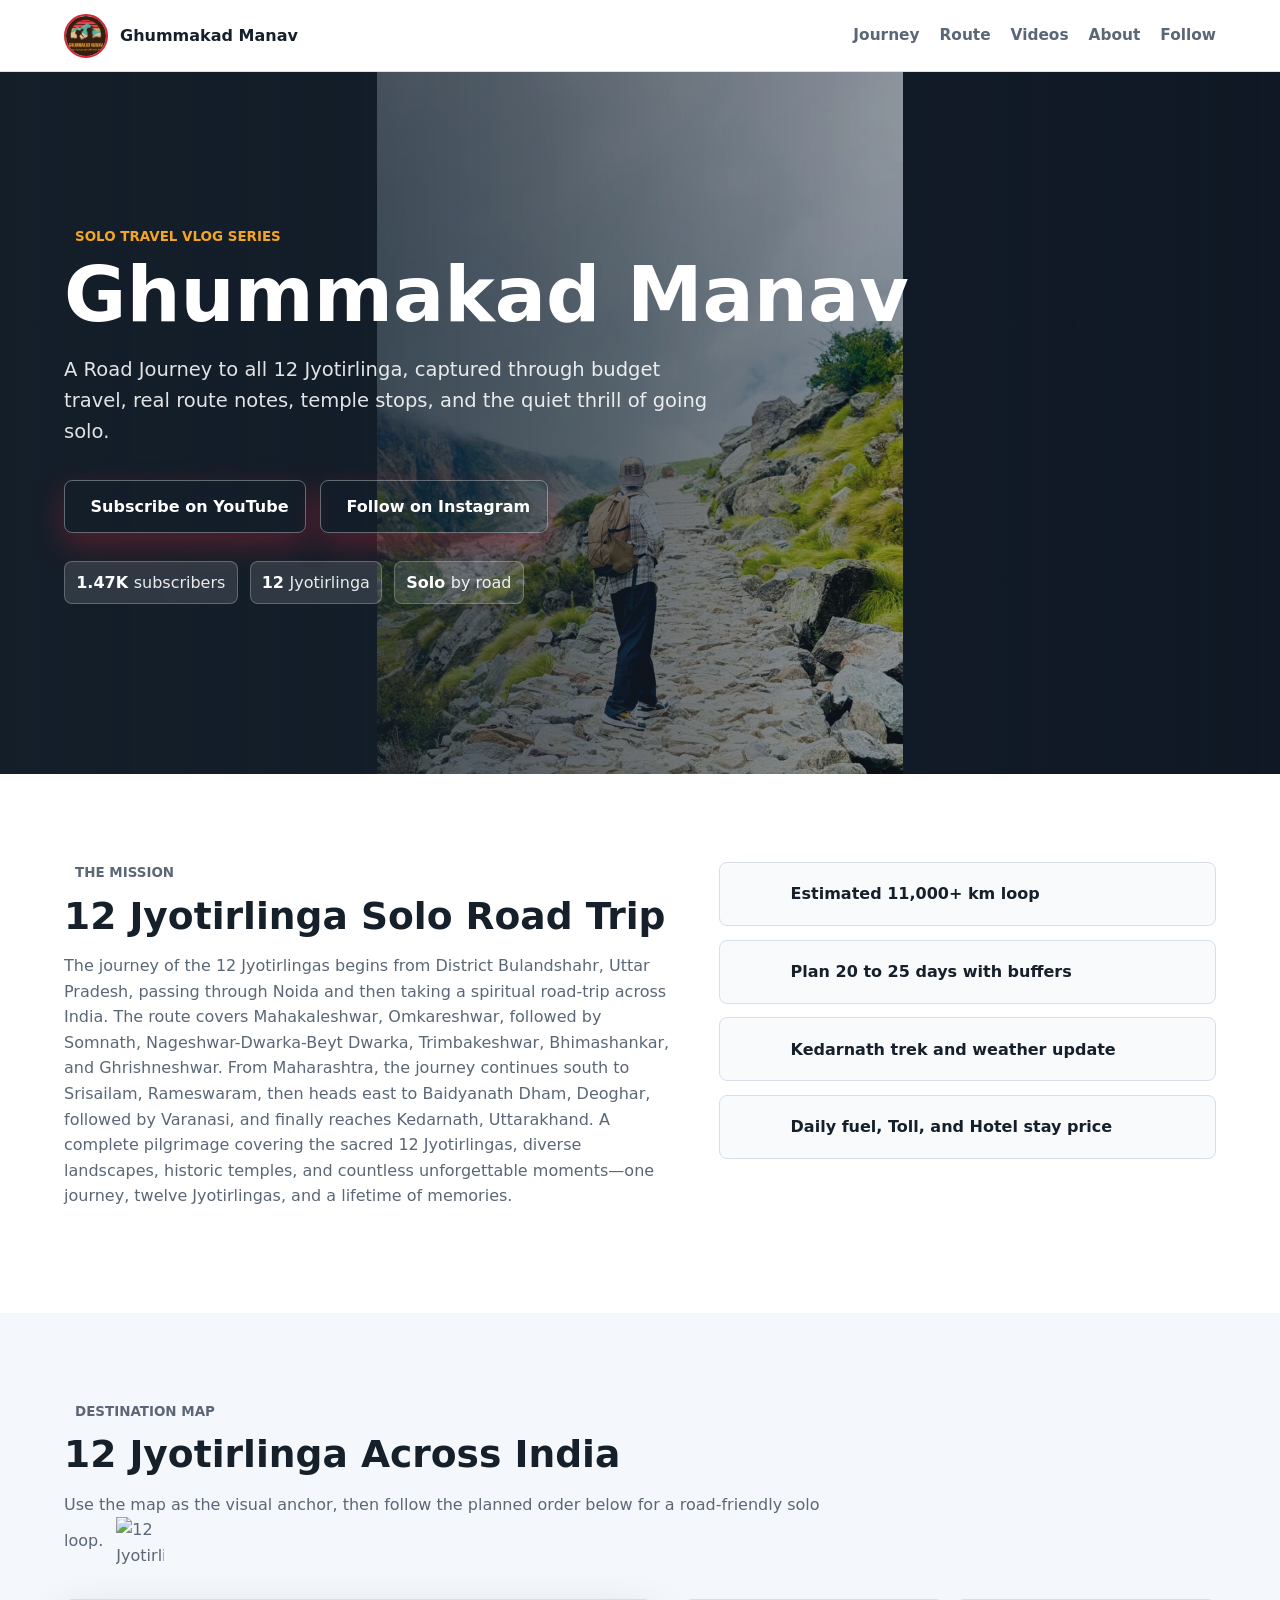
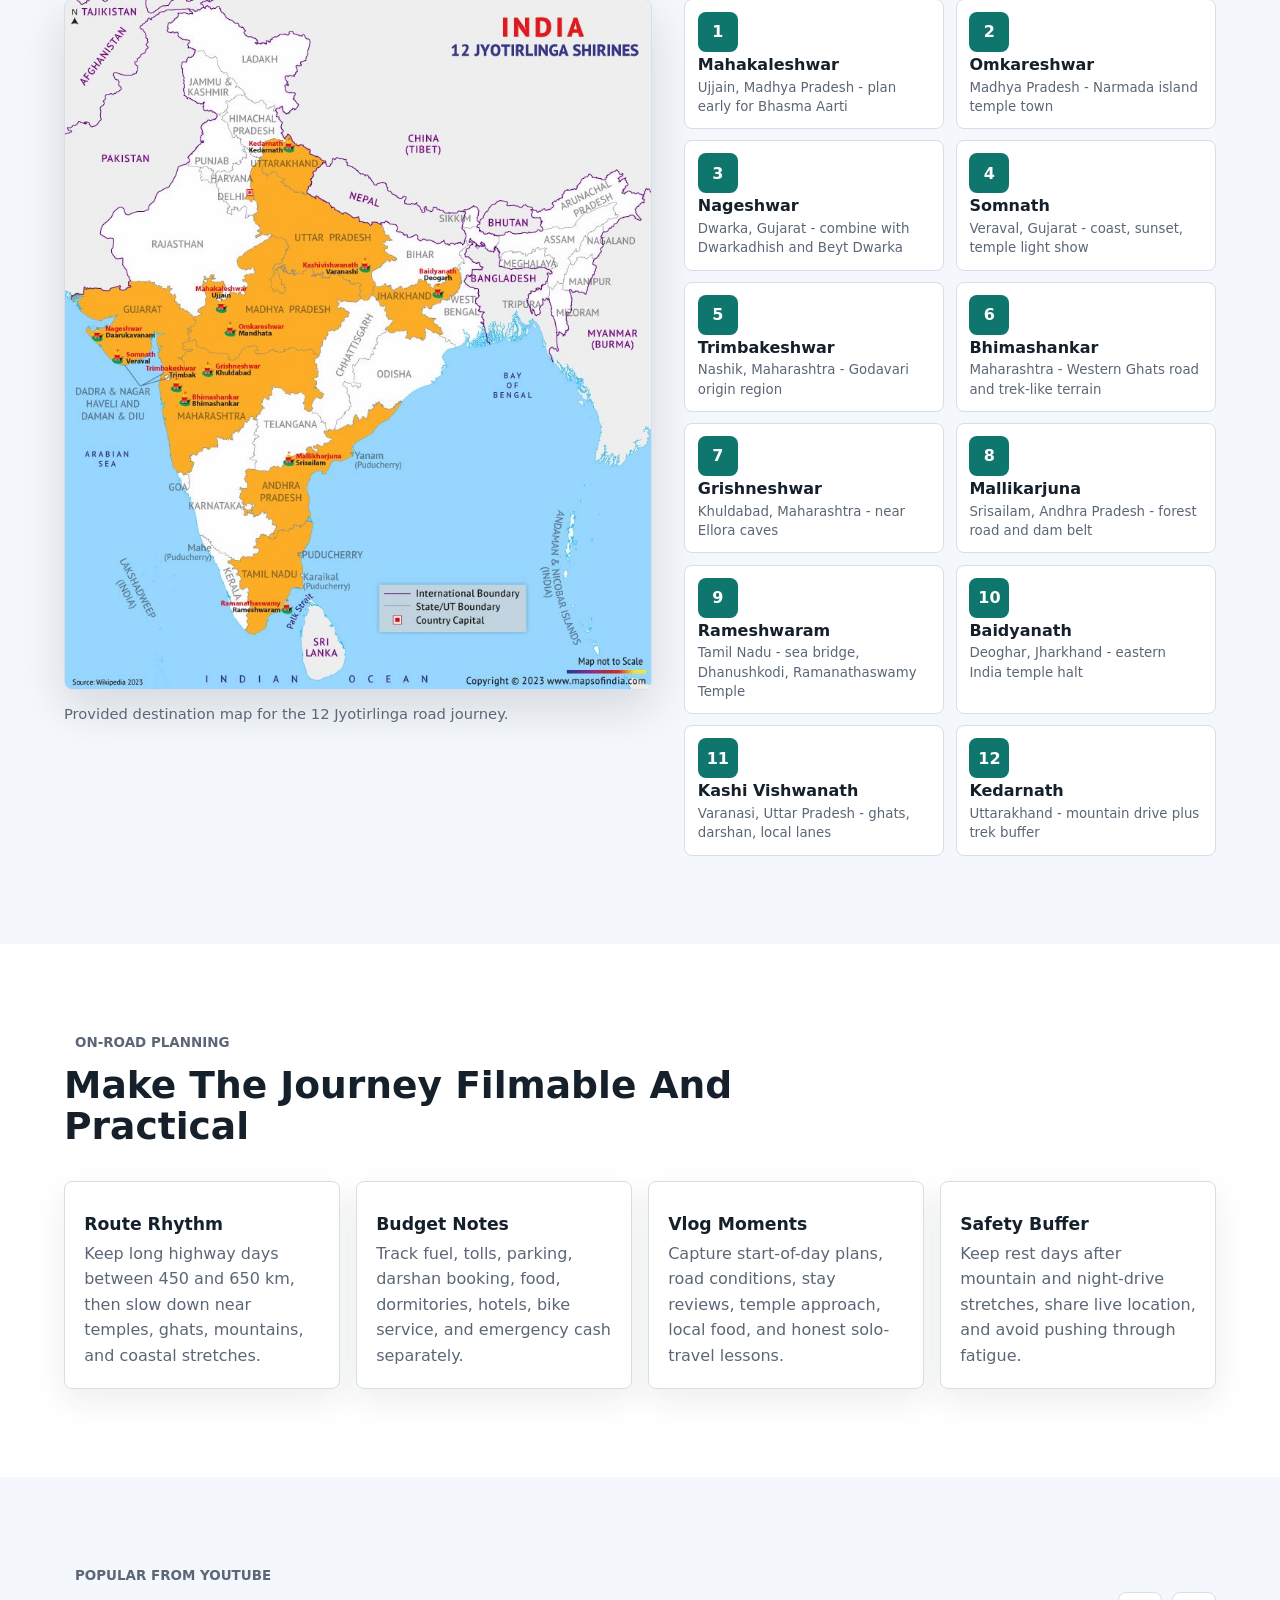
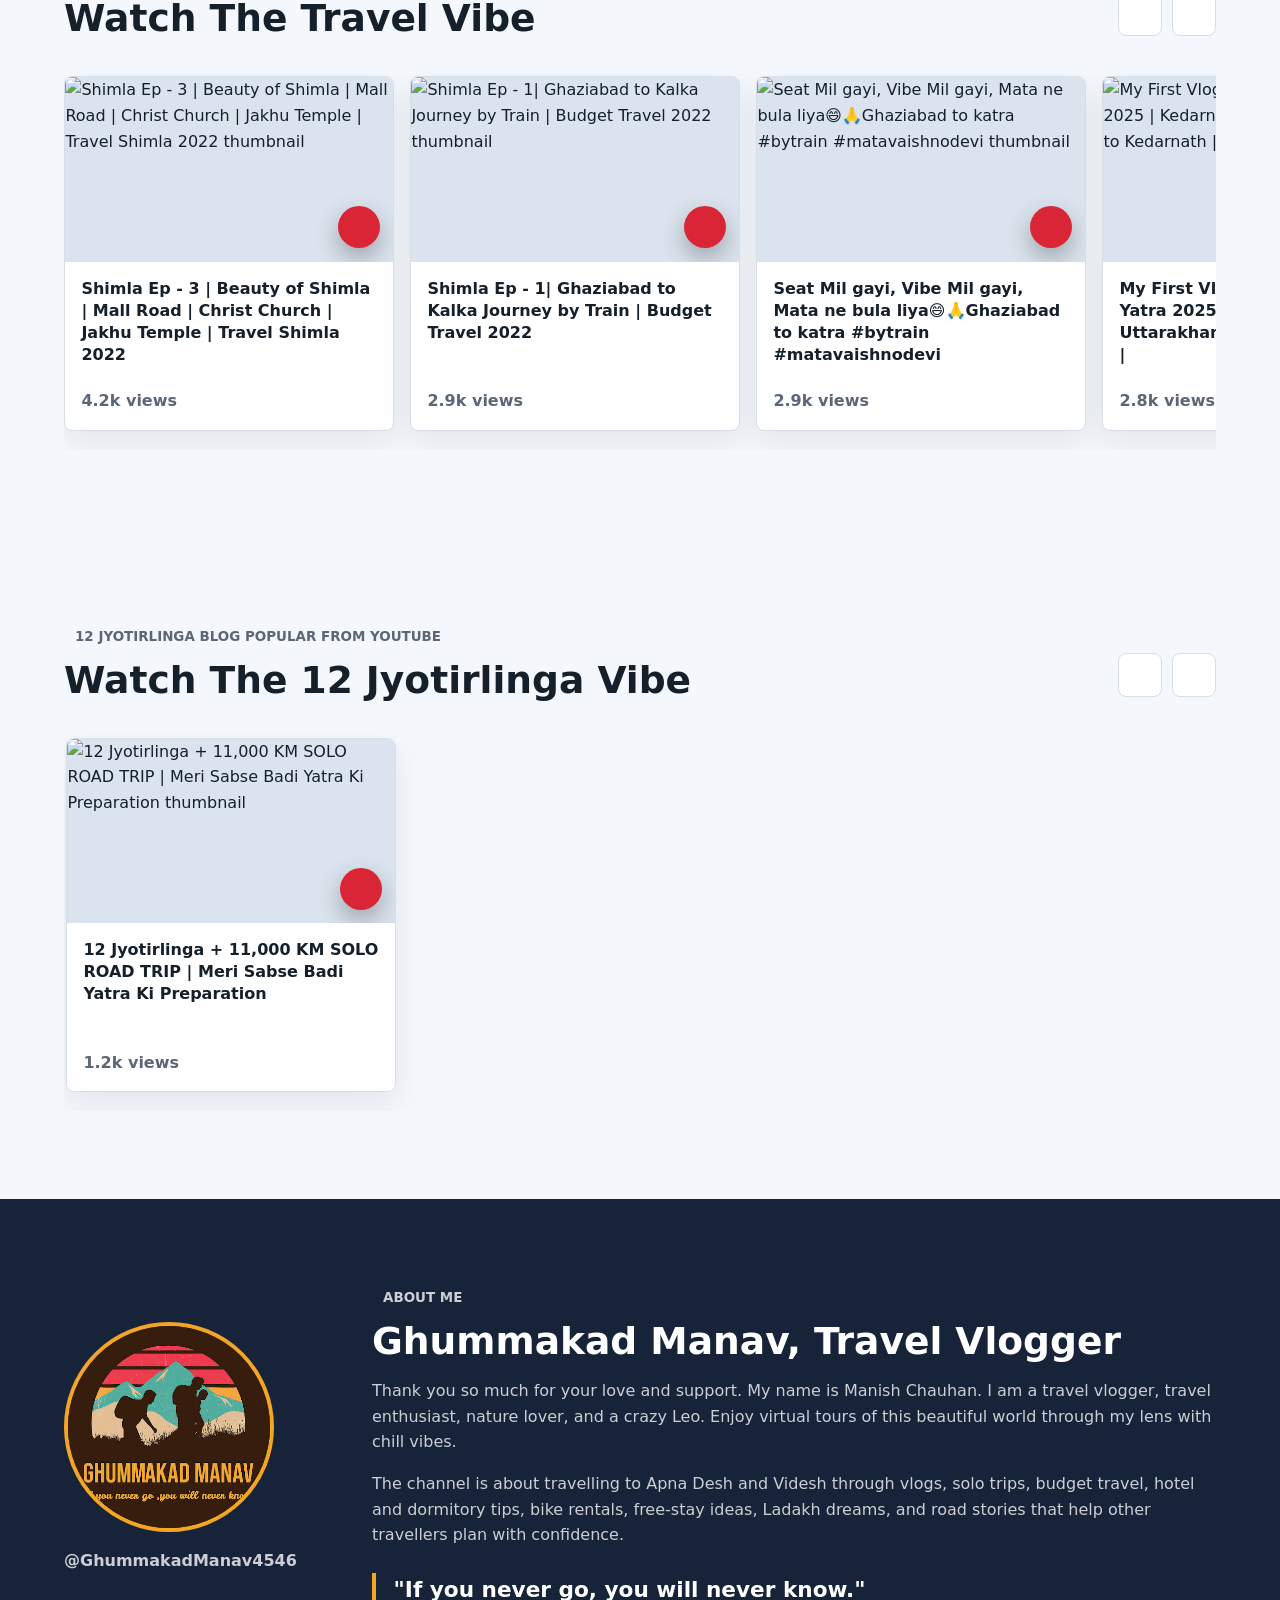
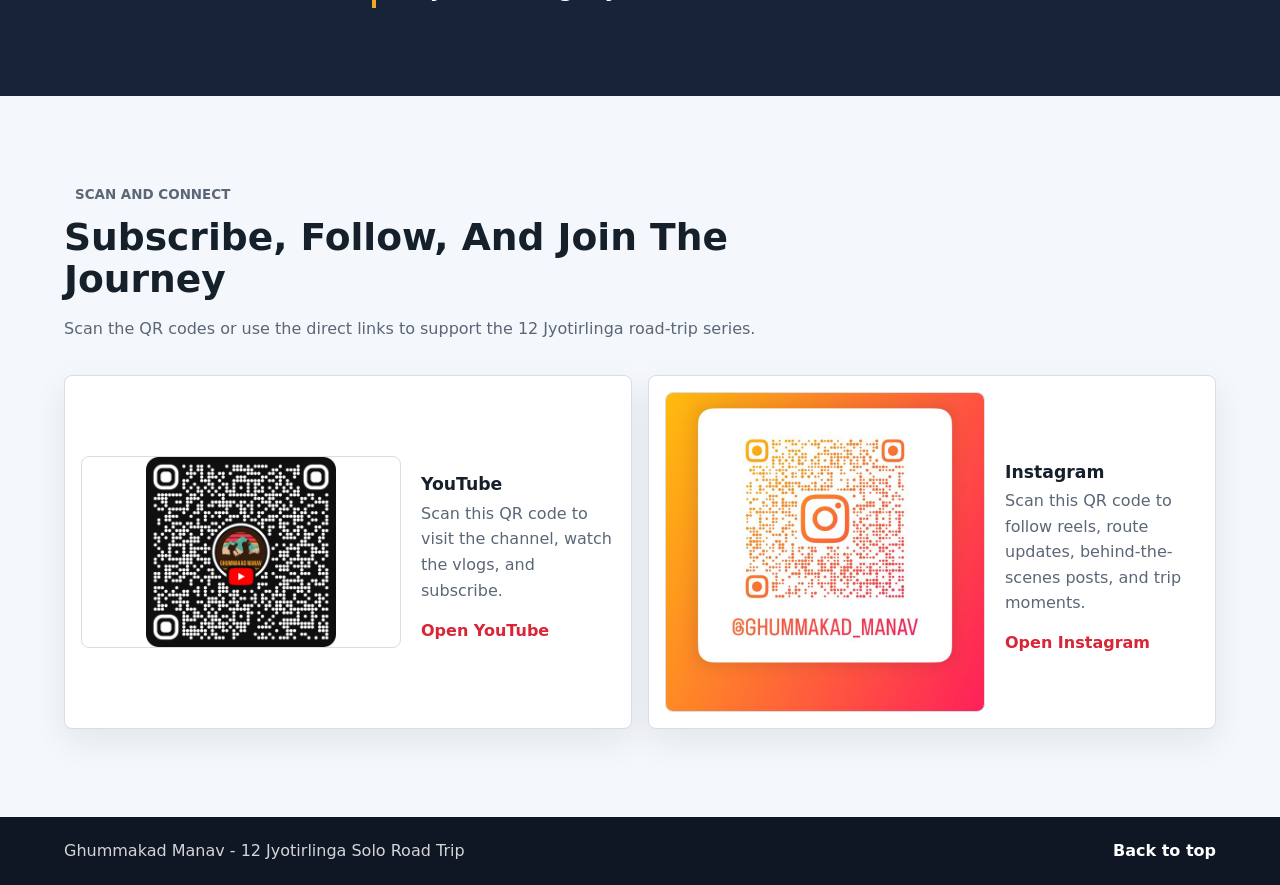
==== commit e94f5478: "added videos of jyotirlinga" ====
--- a/index.html
+++ b/index.html
@@ -46,6 +46,8 @@
         <img src="assets/TC6.jpeg" class="hero-slide" alt="">
         <img src="assets/TC7.jpeg" class="hero-slide" alt="">
         <img src="assets/TC8.jpeg" class="hero-slide" alt="">
+        <img src="assets/TC9.jpeg" class="hero-slide" alt="">
+
       </div>
       <div class="hero-content">
         <p class="eyebrow">Solo travel vlog series</p>
@@ -209,6 +211,27 @@
       </div>
     </section>
 
+
+    <section id="videos" class="section" aria-labelledby="videos-title">
+      <div class="section-inner">
+        <div class="section-heading video-heading">
+          <div>
+            <p class="eyebrow"> 12 Jyotirlinga blog Popular from YouTube</p>
+            <h2 id="videos-title">Watch The 12 Jyotirlinga Vibe</h2>
+          </div>
+          <div class="carousel-controls">
+            <button class="icon-button" id="prevVideo" type="button" aria-label="Previous videos">
+              <i data-lucide="chevron-left"></i>
+            </button>
+            <button class="icon-button" id="nextVideo" type="button" aria-label="Next videos">
+              <i data-lucide="chevron-right"></i>
+            </button>
+          </div>
+        </div>
+        <div class="video-carousel" id="JyotirlingaVideoTrack" aria-live="polite"></div>
+      </div>
+    </section>
+
     <section id="about" class="section section-deep" aria-labelledby="about-title">
       <div class="section-inner about-layout">
         <div class="about-profile">
--- a/styles.css
+++ b/styles.css
@@ -249,17 +249,21 @@
 
 .button-primary {
   color: #ffffff;
-  background: var(--red);
+  /* background: var(--red);*/
   box-shadow: 0 12px 30px rgba(217, 37, 54, 0.32);
+  border-color: rgba(255, 255, 255, 0.34);
+
 }
 
 .button-secondary {
   color: #ffffff;
-  background: linear-gradient(45deg,
+  /* background: linear-gradient(45deg,
       #833AB4,
       #FD1D1D,
-      #FCAF45);
+      #FCAF45);*/
   border-color: rgba(255, 255, 255, 0.34);
+  box-shadow: 0 12px 30px rgba(217, 37, 54, 0.32);
+
 }
 
 .hero-stats {
@@ -305,7 +309,7 @@
 }
 
 .section-heading {
-  max-width: 760px;
+  max-width: 766px;
   margin-bottom: 2.1rem;
 }
 
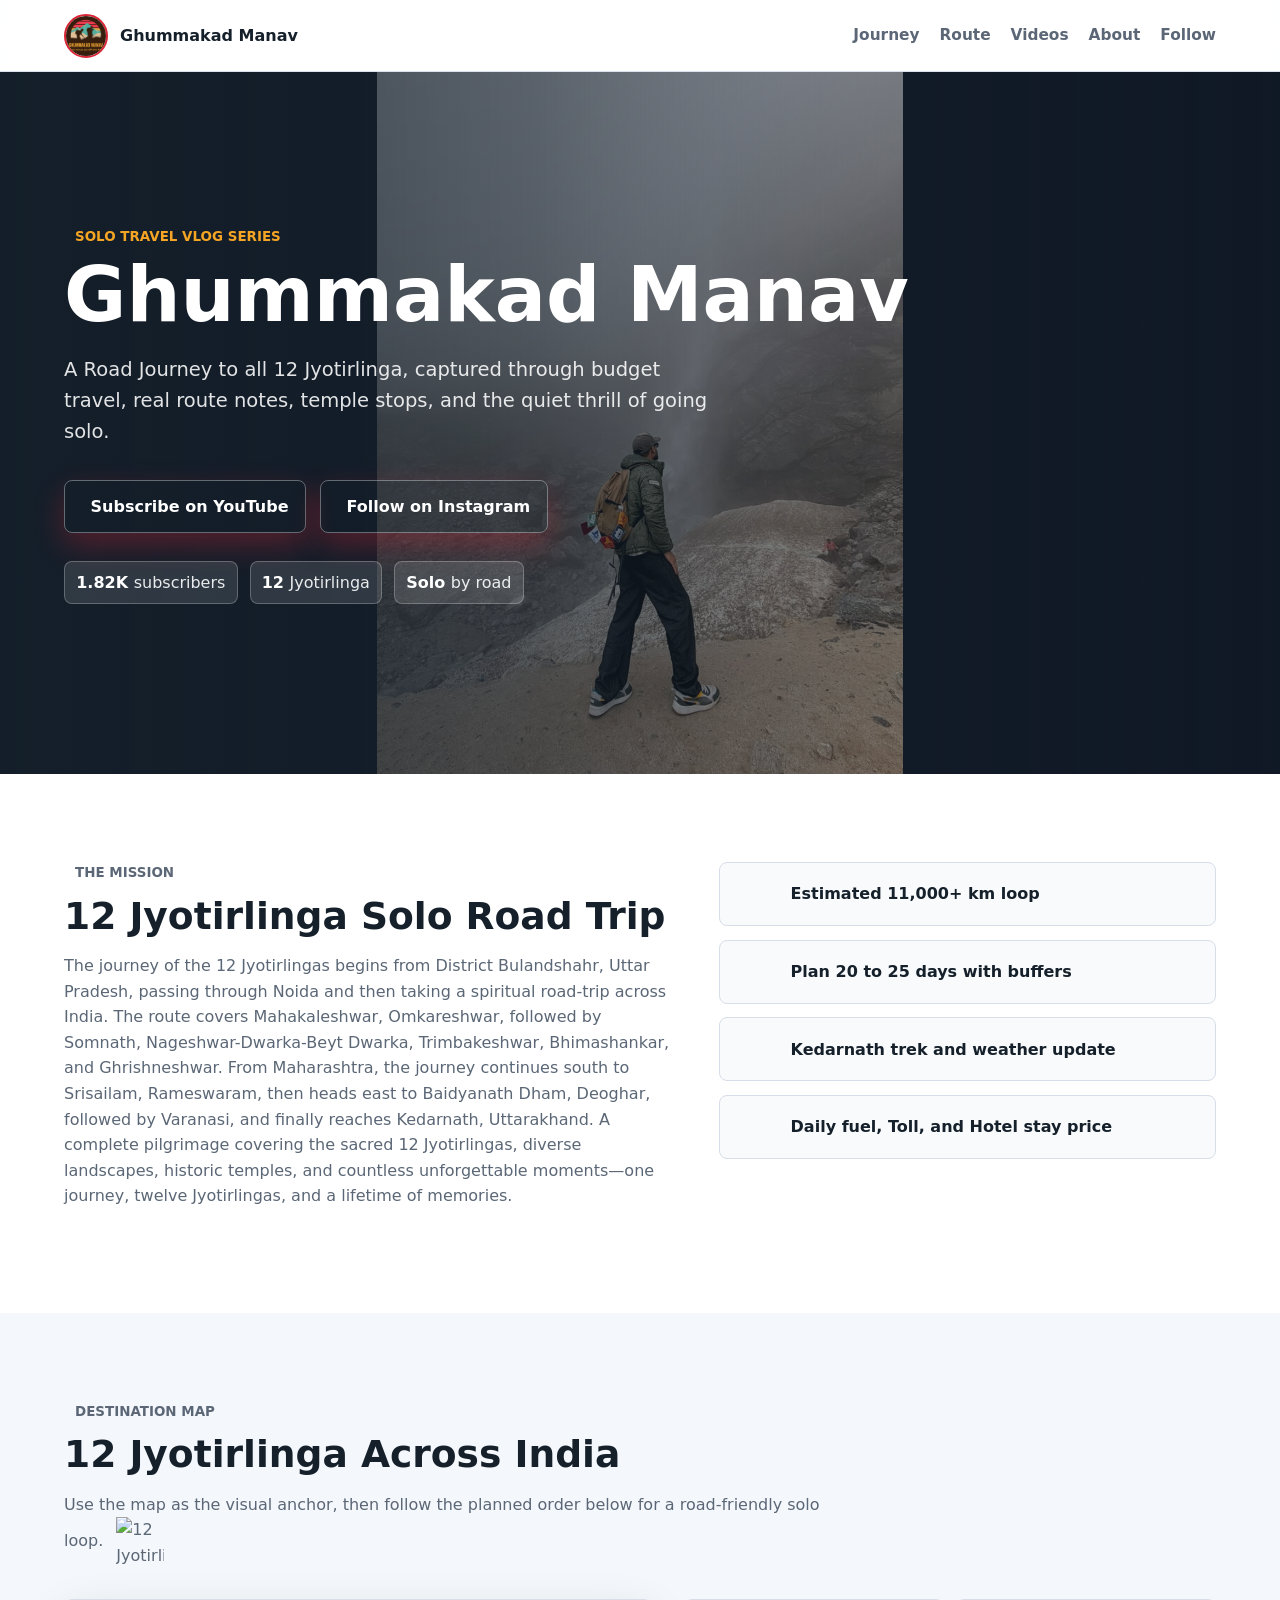
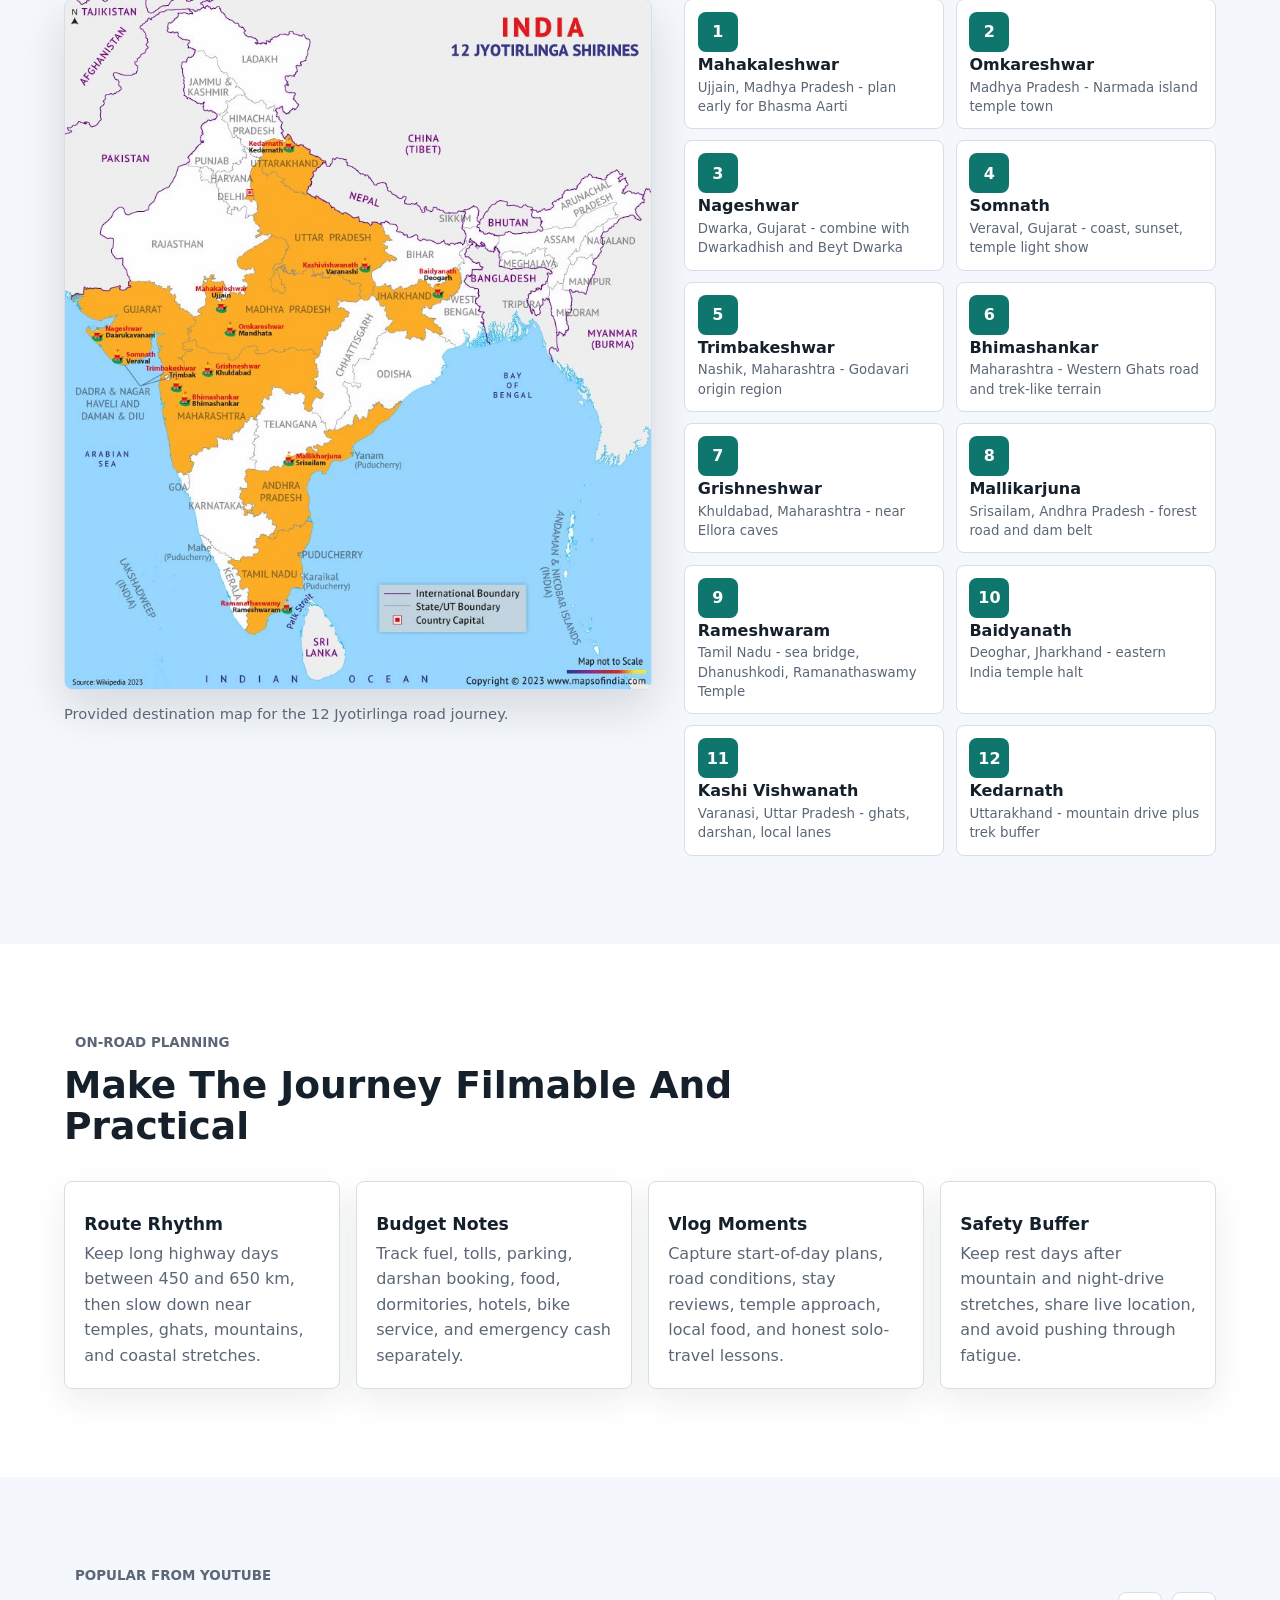
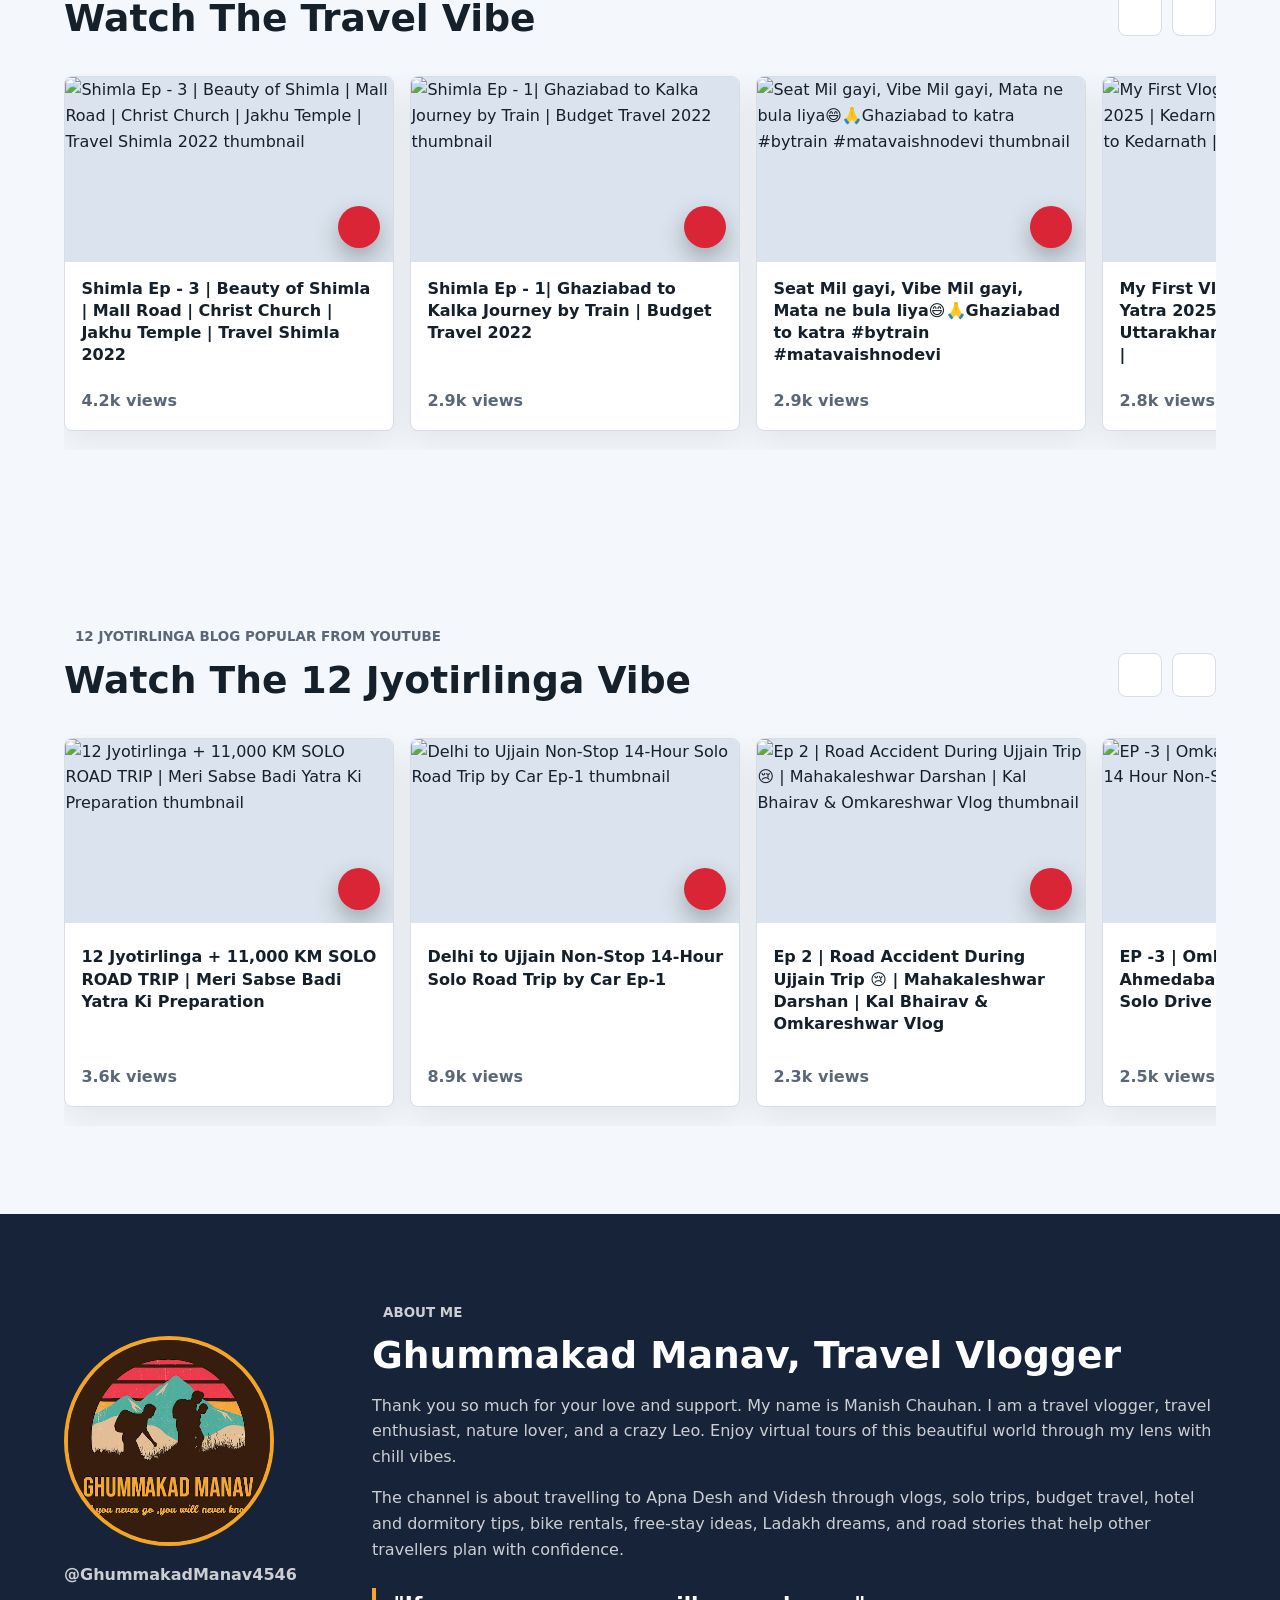
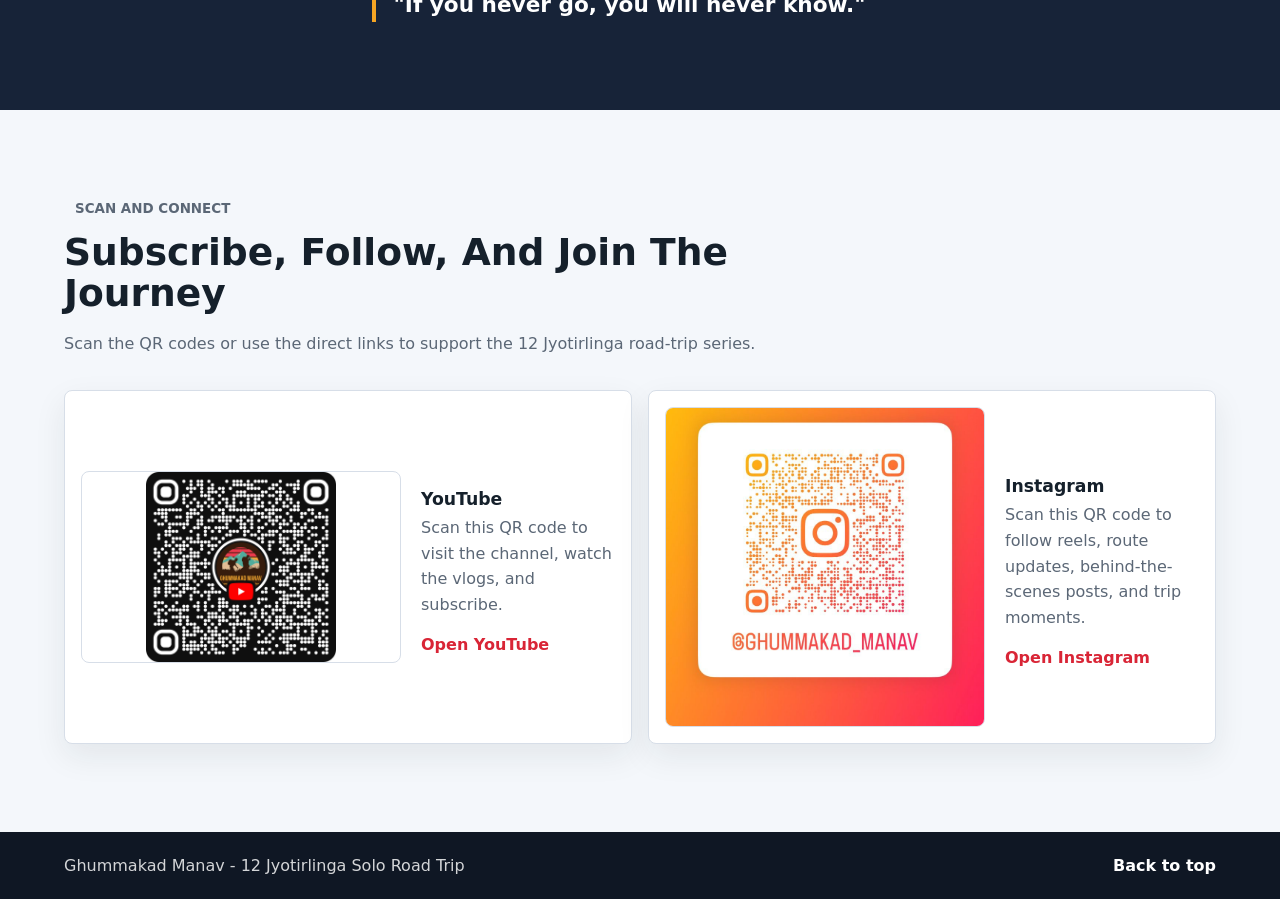
==== commit ca61ca7a: "updated subscriber and added jyotirlinga videos" ====
--- a/index.html
+++ b/index.html
@@ -70,7 +70,7 @@
           </a>
         </div>
         <div class="hero-stats" aria-label="Channel snapshot">
-          <span><strong>1.47K</strong> subscribers</span>
+          <span><strong>1.82K</strong> subscribers</span>
           <span><strong>12</strong> Jyotirlinga</span>
           <span><strong>Solo</strong> by road</span>
         </div>
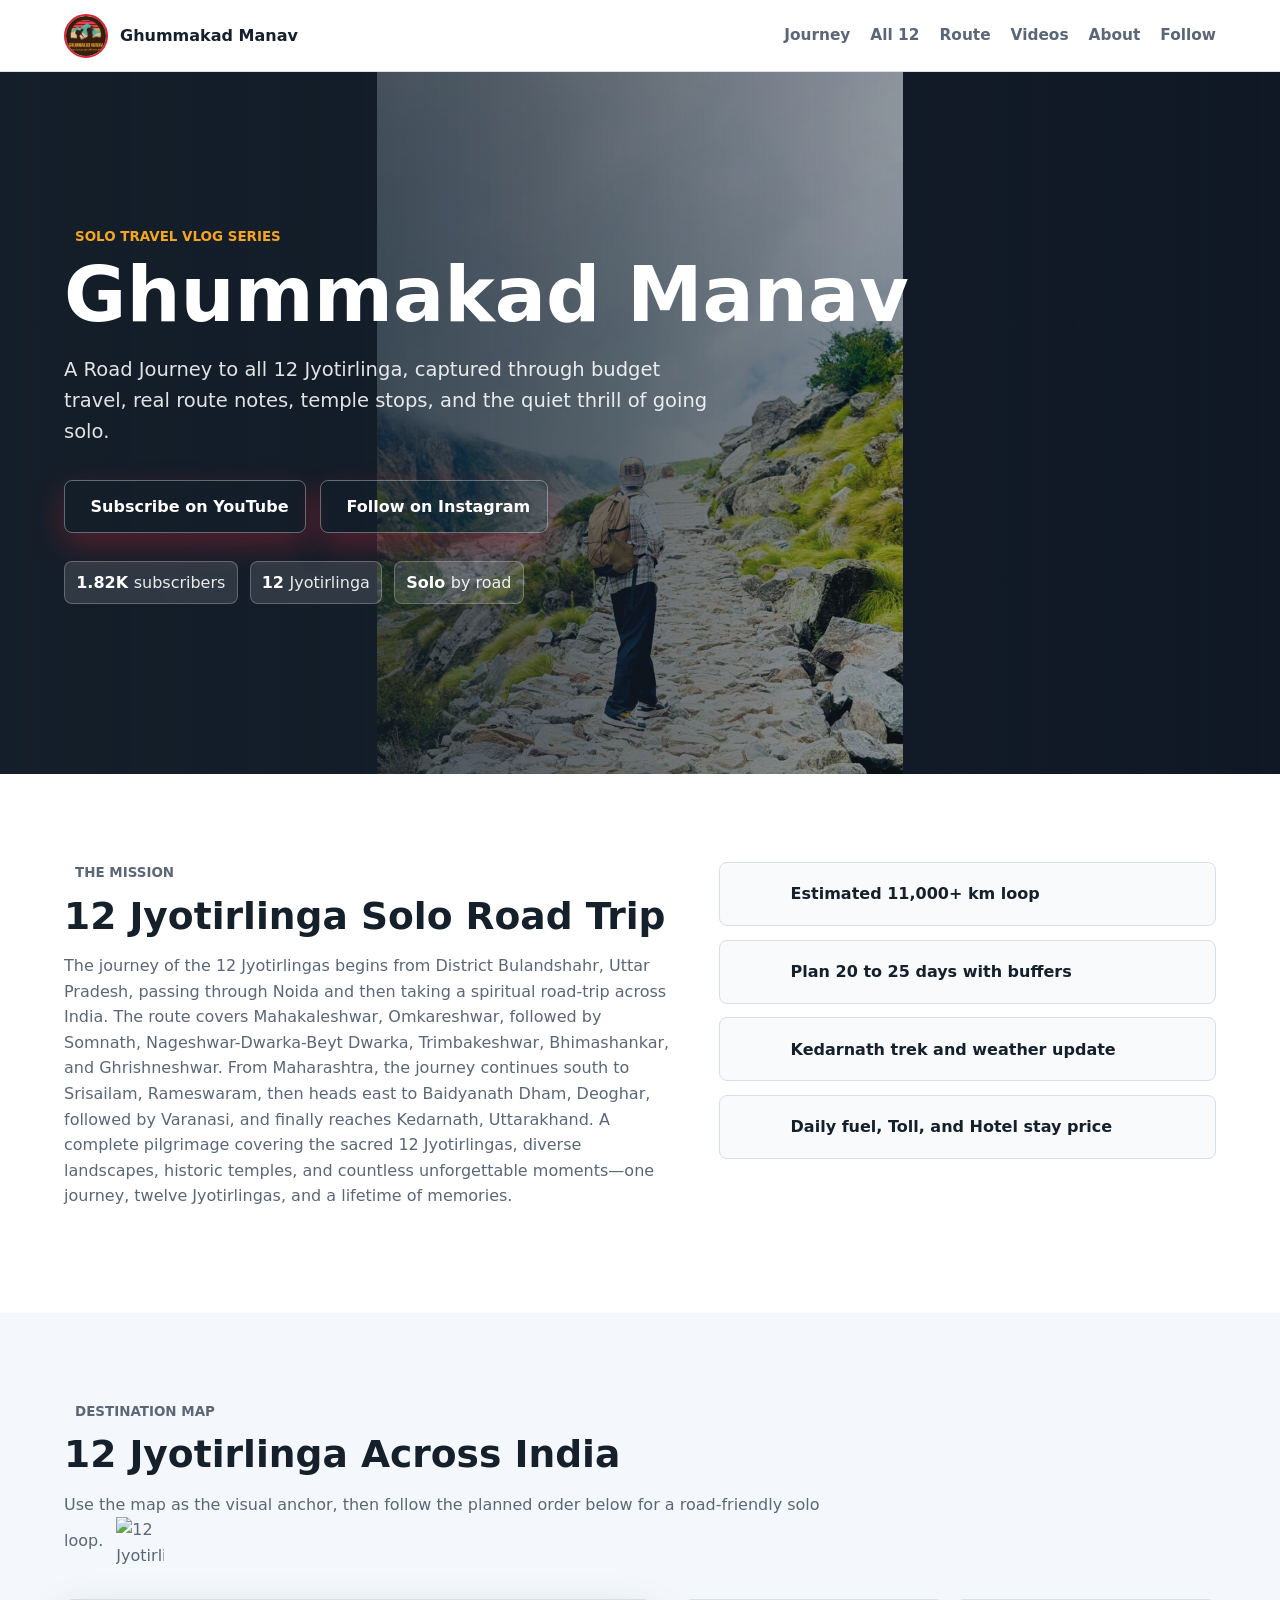
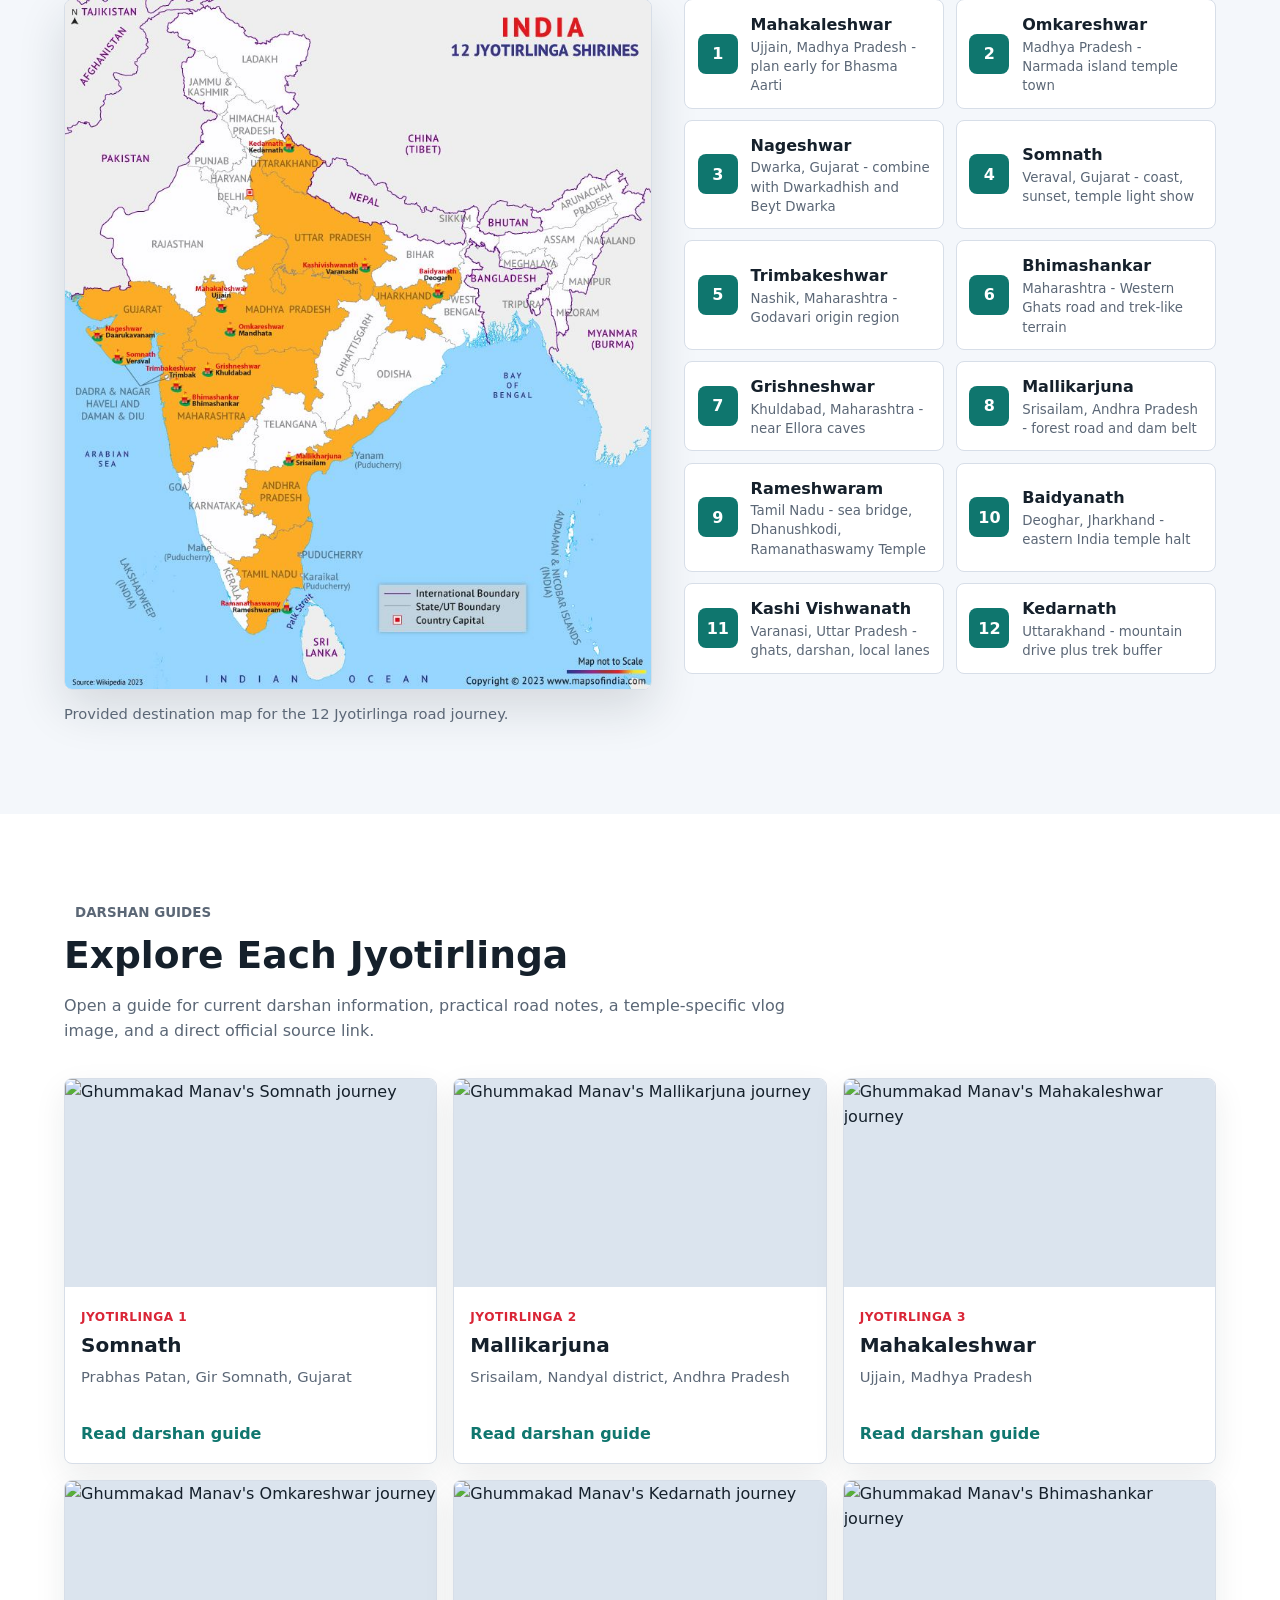
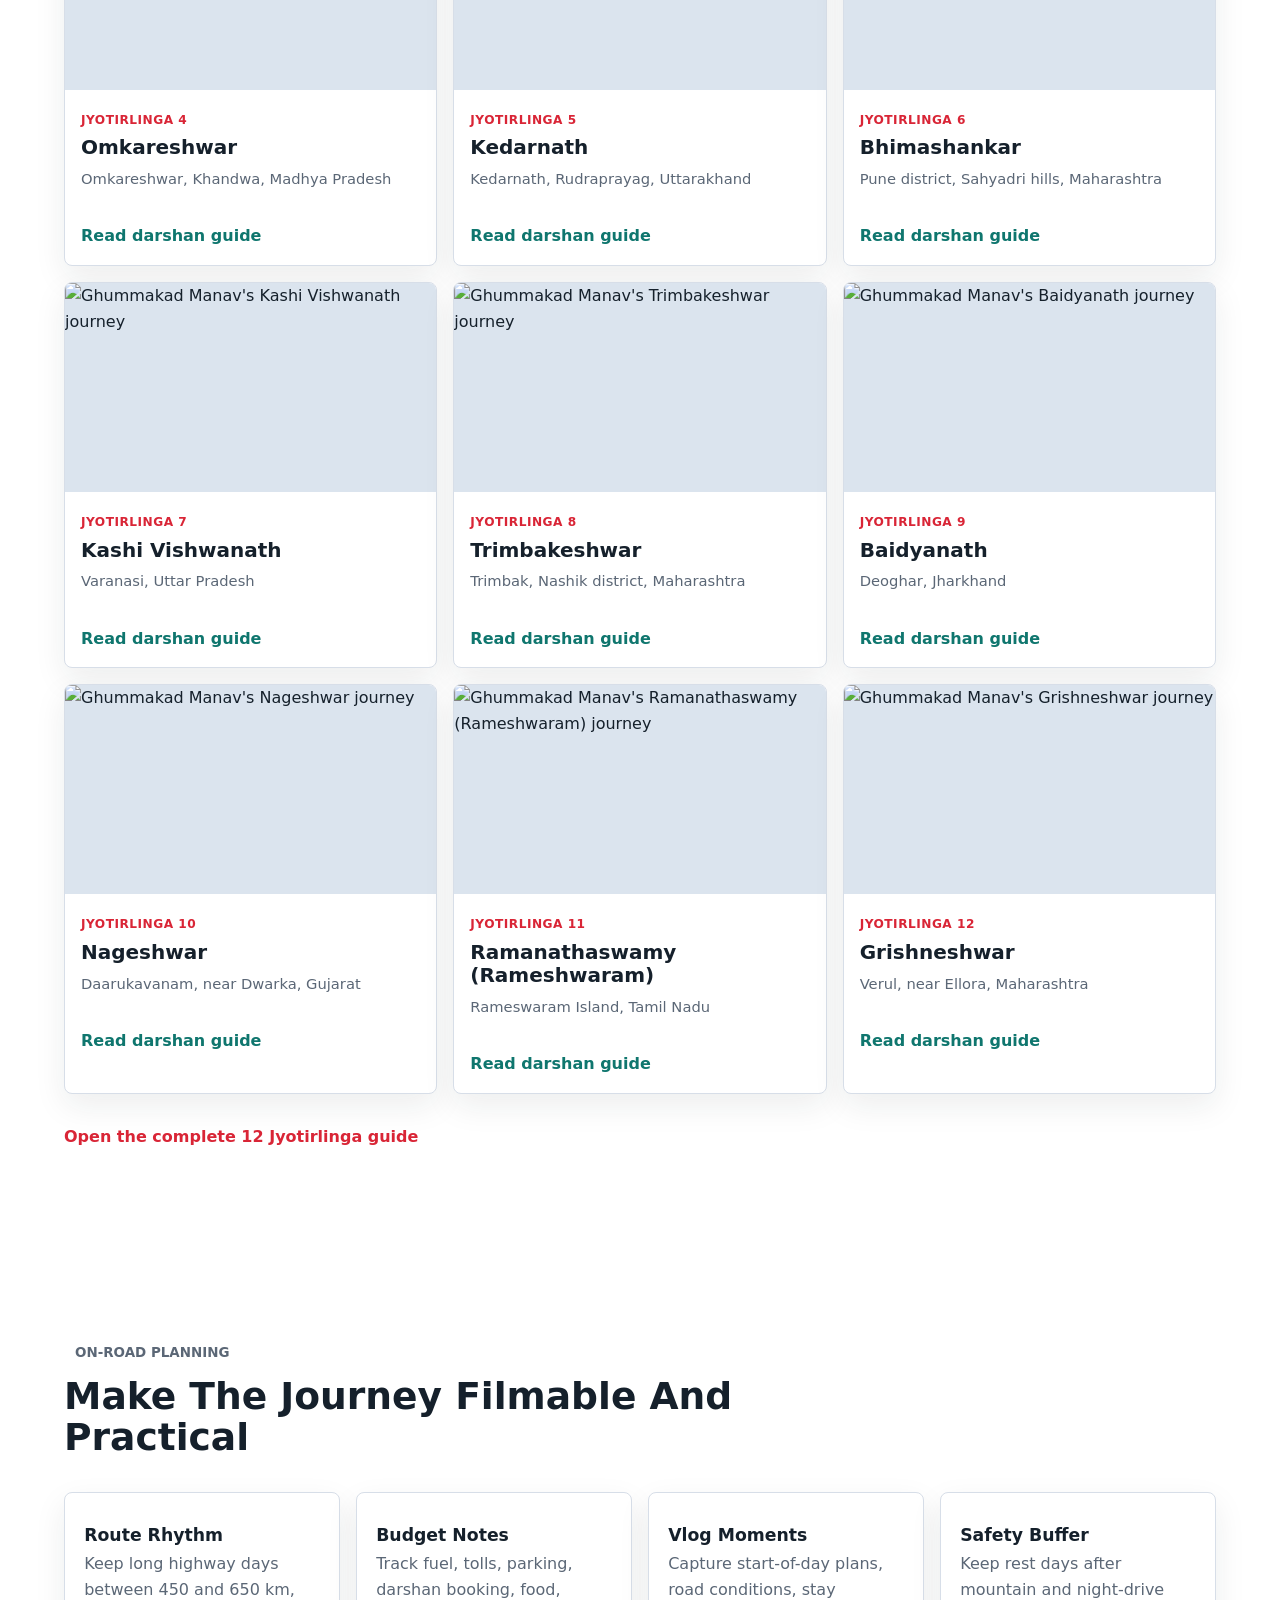
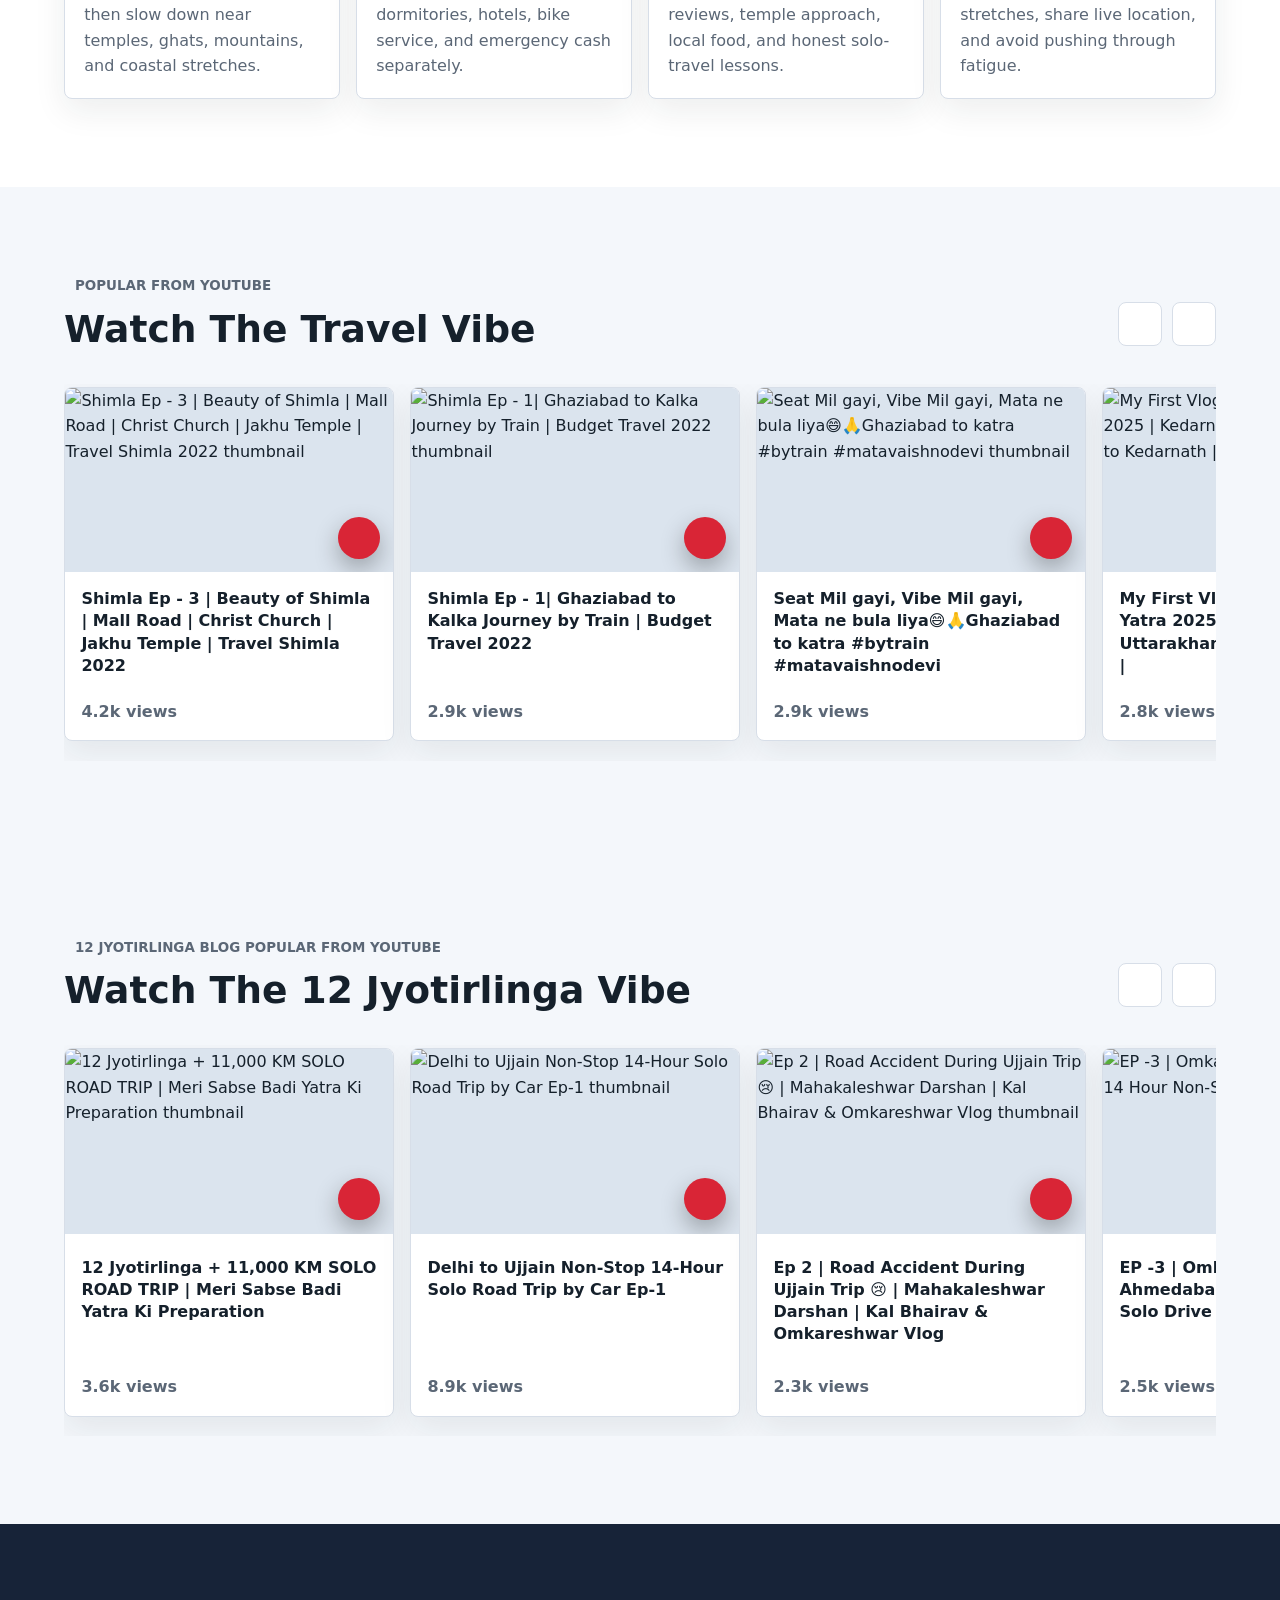
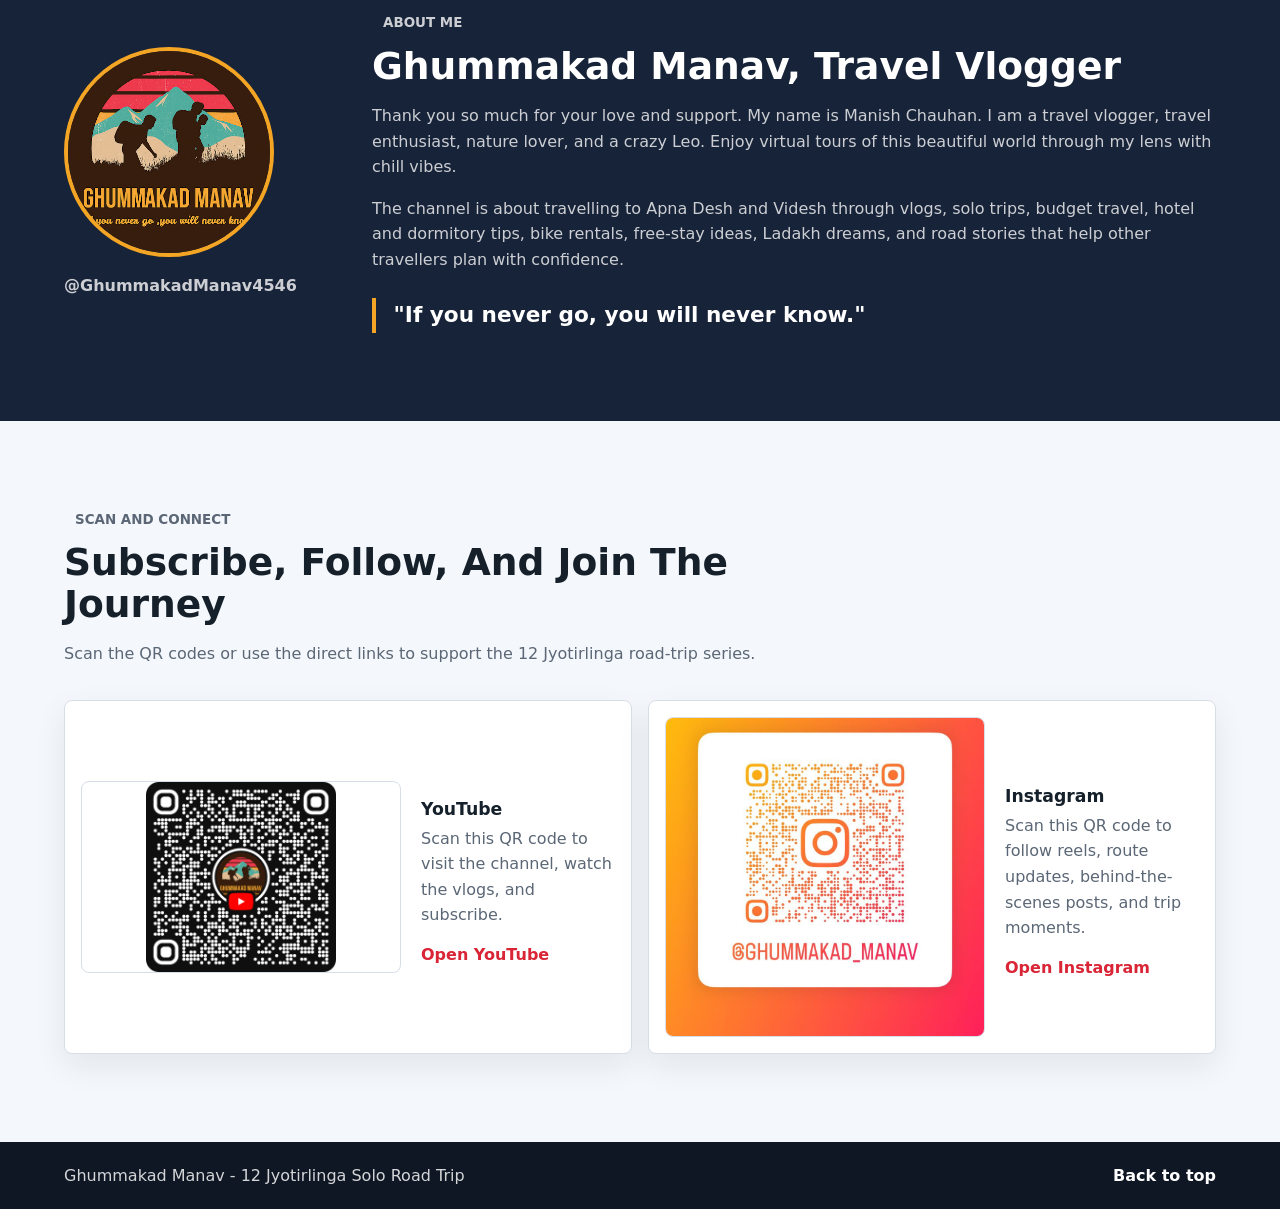
==== commit 2caa5ddb: "added 12 jyotirlinga pages" ====
--- a/index.html
+++ b/index.html
@@ -14,6 +14,7 @@
   <meta property="og:image" content="assets/destination-map.jpeg">
   <link rel="stylesheet" href="styles.css">
   <script defer src="https://unpkg.com/lucide@0.468.0/dist/umd/lucide.min.js"></script>
+  <script defer src="temple.js"></script>
   <script defer src="app.js"></script>
 </head>
 
@@ -28,6 +29,7 @@
     </button>
     <nav class="site-nav" aria-label="Primary navigation">
       <a href="#journey">Journey</a>
+      <a href="#jyotirlingas">All 12</a>
       <a href="#route">Route</a>
       <a href="#videos">Videos</a>
       <a href="#about">About</a>
@@ -139,20 +141,32 @@
           </figure>
 
           <ol class="route-list" aria-label="Suggested road trip order">
-            <li><span>Mahakaleshwar</span><small>Ujjain, Madhya Pradesh - plan early for Bhasma Aarti</small></li>
-            <li><span>Omkareshwar</span><small>Madhya Pradesh - Narmada island temple town</small></li>
-            <li><span>Nageshwar</span><small>Dwarka, Gujarat - combine with Dwarkadhish and Beyt Dwarka</small></li>
-            <li><span>Somnath</span><small>Veraval, Gujarat - coast, sunset, temple light show</small></li>
-            <li><span>Trimbakeshwar</span><small>Nashik, Maharashtra - Godavari origin region</small></li>
-            <li><span>Bhimashankar</span><small>Maharashtra - Western Ghats road and trek-like terrain</small></li>
-            <li><span>Grishneshwar</span><small>Khuldabad, Maharashtra - near Ellora caves</small></li>
-            <li><span>Mallikarjuna</span><small>Srisailam, Andhra Pradesh - forest road and dam belt</small></li>
-            <li><span>Rameshwaram</span><small>Tamil Nadu - sea bridge, Dhanushkodi, Ramanathaswamy Temple</small></li>
-            <li><span>Baidyanath</span><small>Deoghar, Jharkhand - eastern India temple halt</small></li>
-            <li><span>Kashi Vishwanath</span><small>Varanasi, Uttar Pradesh - ghats, darshan, local lanes</small></li>
-            <li><span>Kedarnath</span><small>Uttarakhand - mountain drive plus trek buffer</small></li>
+            <li><a href="temples/mahakaleshwar.html"><span>Mahakaleshwar</span><small>Ujjain, Madhya Pradesh - plan early for Bhasma Aarti</small></a></li>
+            <li><a href="temples/omkareshwar.html"><span>Omkareshwar</span><small>Madhya Pradesh - Narmada island temple town</small></a></li>
+            <li><a href="temples/nageshwar.html"><span>Nageshwar</span><small>Dwarka, Gujarat - combine with Dwarkadhish and Beyt Dwarka</small></a></li>
+            <li><a href="temples/somnath.html"><span>Somnath</span><small>Veraval, Gujarat - coast, sunset, temple light show</small></a></li>
+            <li><a href="temples/trimbakeshwar.html"><span>Trimbakeshwar</span><small>Nashik, Maharashtra - Godavari origin region</small></a></li>
+            <li><a href="temples/bhimashankar.html"><span>Bhimashankar</span><small>Maharashtra - Western Ghats road and trek-like terrain</small></a></li>
+            <li><a href="temples/grishneshwar.html"><span>Grishneshwar</span><small>Khuldabad, Maharashtra - near Ellora caves</small></a></li>
+            <li><a href="temples/mallikarjuna.html"><span>Mallikarjuna</span><small>Srisailam, Andhra Pradesh - forest road and dam belt</small></a></li>
+            <li><a href="temples/rameshwaram.html"><span>Rameshwaram</span><small>Tamil Nadu - sea bridge, Dhanushkodi, Ramanathaswamy Temple</small></a></li>
+            <li><a href="temples/baidyanath.html"><span>Baidyanath</span><small>Deoghar, Jharkhand - eastern India temple halt</small></a></li>
+            <li><a href="temples/kashi-vishwanath.html"><span>Kashi Vishwanath</span><small>Varanasi, Uttar Pradesh - ghats, darshan, local lanes</small></a></li>
+            <li><a href="temples/kedarnath.html"><span>Kedarnath</span><small>Uttarakhand - mountain drive plus trek buffer</small></a></li>
           </ol>
         </div>
+      </div>
+    </section>
+
+    <section id="jyotirlingas" class="section section-bright" aria-labelledby="jyotirlingas-title">
+      <div class="section-inner">
+        <div class="section-heading">
+          <p class="eyebrow">Darshan guides</p>
+          <h2 id="jyotirlingas-title">Explore Each Jyotirlinga</h2>
+          <p>Open a guide for current darshan information, practical road notes, a temple-specific vlog image, and a direct official source link.</p>
+        </div>
+        <div id="templeGrid" class="temple-grid"></div>
+        <p><a class="text-link" href="jyotirlingas.html">Open the complete 12 Jyotirlinga guide <i data-lucide="arrow-right"></i></a></p>
       </div>
     </section>
 
@@ -212,18 +226,18 @@
     </section>
 
 
-    <section id="videos" class="section" aria-labelledby="videos-title">
+    <section id="jyotirlinga-videos" class="section" aria-labelledby="jyotirlinga-videos-title">
       <div class="section-inner">
         <div class="section-heading video-heading">
           <div>
             <p class="eyebrow"> 12 Jyotirlinga blog Popular from YouTube</p>
-            <h2 id="videos-title">Watch The 12 Jyotirlinga Vibe</h2>
+            <h2 id="jyotirlinga-videos-title">Watch The 12 Jyotirlinga Vibe</h2>
           </div>
           <div class="carousel-controls">
-            <button class="icon-button" id="prevVideo" type="button" aria-label="Previous videos">
+            <button class="icon-button" id="prevJyotirlingaVideo" type="button" aria-label="Previous Jyotirlinga videos">
               <i data-lucide="chevron-left"></i>
             </button>
-            <button class="icon-button" id="nextVideo" type="button" aria-label="Next videos">
+            <button class="icon-button" id="nextJyotirlingaVideo" type="button" aria-label="Next Jyotirlinga videos">
               <i data-lucide="chevron-right"></i>
             </button>
           </div>
@@ -300,4 +314,4 @@
   </footer>
 </body>
 
-</html>+</html>
--- a/styles.css
+++ b/styles.css
@@ -401,7 +401,7 @@
 
 .route-list li {
   counter-increment: route;
-  /*display: grid;*/
+  display: grid;
   grid-template-columns: 40px 1fr;
   gap: 0.8rem;
   align-items: center;
@@ -657,6 +657,245 @@
   color: #ffffff;
   font-weight: 800;
   text-decoration: none;
+}
+
+.route-list a {
+  color: inherit;
+  text-decoration: none;
+}
+
+.route-list a:hover span,
+.route-list a:focus-visible span {
+  color: var(--red);
+}
+
+/* Jyotirlinga directory and individual guide pages */
+.directory-hero {
+  padding: 5.5rem 5vw;
+  color: #ffffff;
+  background: linear-gradient(115deg, rgba(15, 118, 110, 0.94), rgba(23, 35, 56, 0.97)), url("assets/destination-map.jpeg") center / cover;
+}
+
+.directory-hero h1,
+.temple-hero h1 {
+  max-width: 780px;
+  margin: 0;
+  font-size: clamp(2.55rem, 6vw, 4.8rem);
+  line-height: 1;
+}
+
+.directory-hero > .section-inner > p:last-child {
+  max-width: 740px;
+  margin: 1.2rem 0 0;
+  color: rgba(255, 255, 255, 0.86);
+  font-size: 1.12rem;
+}
+
+.temple-grid {
+  display: grid;
+  grid-template-columns: repeat(3, minmax(0, 1fr));
+  gap: 1rem;
+}
+
+.temple-card {
+  overflow: hidden;
+  border: 1px solid var(--line);
+  border-radius: 8px;
+  background: #ffffff;
+  box-shadow: 0 12px 32px rgba(21, 32, 43, 0.08);
+  transition: transform 180ms ease, box-shadow 180ms ease;
+}
+
+.temple-card:hover,
+.temple-card:focus-within {
+  box-shadow: var(--shadow);
+  transform: translateY(-3px);
+}
+
+.temple-card a {
+  display: block;
+  height: 100%;
+  color: inherit;
+  text-decoration: none;
+}
+
+.temple-card img {
+  width: 100%;
+  aspect-ratio: 16 / 9;
+  object-fit: cover;
+  background: #dbe4ee;
+}
+
+.temple-card-copy {
+  padding: 1rem;
+}
+
+.temple-number {
+  color: var(--red);
+  font-size: 0.76rem;
+  font-weight: 900;
+  letter-spacing: 0.04em;
+  text-transform: uppercase;
+}
+
+.temple-card h3 {
+  margin: 0.32rem 0 0;
+  font-size: 1.25rem;
+  line-height: 1.18;
+}
+
+.temple-card p {
+  min-height: 2.9em;
+  margin: 0.45rem 0 0;
+  color: var(--muted);
+  font-size: 0.92rem;
+}
+
+.temple-card-link {
+  display: inline-flex;
+  align-items: center;
+  gap: 0.3rem;
+  margin-top: 0.85rem;
+  color: var(--teal);
+  font-weight: 900;
+}
+
+.temple-card-link svg {
+  width: 17px;
+  height: 17px;
+}
+
+.temple-hero {
+  position: relative;
+  display: grid;
+  min-height: min(670px, 74svh);
+  overflow: hidden;
+  align-items: end;
+  padding: 4.5rem 5vw;
+  color: #ffffff;
+  background: #172338;
+}
+
+.temple-hero-image,
+.temple-hero-overlay {
+  position: absolute;
+  inset: 0;
+  width: 100%;
+  height: 100%;
+}
+
+.temple-hero-image {
+  object-fit: cover;
+}
+
+.temple-hero-overlay {
+  background: linear-gradient(90deg, rgba(15, 23, 36, 0.92) 0%, rgba(15, 23, 36, 0.65) 45%, rgba(15, 23, 36, 0.16) 100%);
+}
+
+.temple-hero-content {
+  position: relative;
+  z-index: 1;
+  width: min(1180px, 100%);
+  margin: 0 auto;
+}
+
+.temple-hero-content .eyebrow {
+  margin-left: 0;
+  color: var(--saffron);
+}
+
+.temple-hero-content > p:last-child {
+  margin: 1rem 0 0;
+  font-size: 1.15rem;
+  font-weight: 750;
+}
+
+.temple-intro-grid,
+.darshan-grid,
+.next-temple {
+  display: grid;
+  grid-template-columns: minmax(0, 1.15fr) minmax(320px, 0.85fr);
+  gap: 2rem;
+  align-items: start;
+}
+
+.temple-intro-grid h2,
+.darshan-card h2,
+.next-temple h2 {
+  margin: 0;
+  font-size: 2.15rem;
+  line-height: 1.1;
+}
+
+.temple-intro-grid > div > p:last-child,
+.darshan-card > p {
+  color: var(--muted);
+}
+
+.temple-facts {
+  display: grid;
+  gap: 0.8rem;
+}
+
+.temple-facts > div {
+  display: grid;
+  grid-template-columns: 32px 1fr;
+  gap: 0.75rem;
+  padding: 1rem;
+  border: 1px solid var(--line);
+  border-radius: 8px;
+  background: #f8fafc;
+}
+
+.temple-facts svg,
+.darshan-card > svg {
+  color: var(--teal);
+}
+
+.temple-facts strong {
+  display: block;
+  margin-bottom: 0.12rem;
+}
+
+.darshan-card {
+  min-height: 100%;
+  padding: 1.5rem;
+  border: 1px solid var(--line);
+  border-radius: 8px;
+  background: #ffffff;
+  box-shadow: 0 12px 32px rgba(21, 32, 43, 0.07);
+}
+
+.darshan-card > svg {
+  width: 29px;
+  height: 29px;
+}
+
+.darshan-card .eyebrow {
+  margin: 0.9rem 0 0.6rem;
+}
+
+.notice {
+  padding: 0.75rem 0.9rem;
+  border-left: 4px solid var(--saffron);
+  background: #fff8e8;
+  color: #604604 !important;
+  font-size: 0.93rem;
+}
+
+.section-deep .next-temple {
+  align-items: center;
+}
+
+.section-deep .next-temple p:not(.eyebrow) {
+  color: rgba(255, 255, 255, 0.78);
+}
+
+.next-actions {
+  display: flex;
+  flex-wrap: wrap;
+  justify-content: flex-end;
+  gap: 0.8rem;
 }
 
 
@@ -703,8 +942,19 @@
   }
 
   .planning-grid,
-  .qr-grid {
+  .qr-grid,
+  .temple-grid {
     grid-template-columns: repeat(2, minmax(0, 1fr));
+  }
+
+  .temple-intro-grid,
+  .darshan-grid,
+  .next-temple {
+    grid-template-columns: 1fr;
+  }
+
+  .next-actions {
+    justify-content: flex-start;
   }
 
   .about-profile img {
@@ -787,8 +1037,28 @@
   }
 
   .planning-grid,
-  .qr-grid {
+  .qr-grid,
+  .temple-grid {
     grid-template-columns: 1fr;
+  }
+
+  .directory-hero,
+  .temple-hero {
+    padding: 4rem 5vw;
+  }
+
+  .temple-hero {
+    min-height: 520px;
+  }
+
+  .temple-hero-overlay {
+    background: linear-gradient(180deg, rgba(15, 23, 36, 0.45) 0%, rgba(15, 23, 36, 0.92) 86%);
+  }
+
+  .temple-intro-grid h2,
+  .darshan-card h2,
+  .next-temple h2 {
+    font-size: 1.85rem;
   }
 
   .video-heading {
@@ -825,4 +1095,4 @@
   width: 48px;
   height: 48px;
   margin-left: 0.5rem;
-}+}
